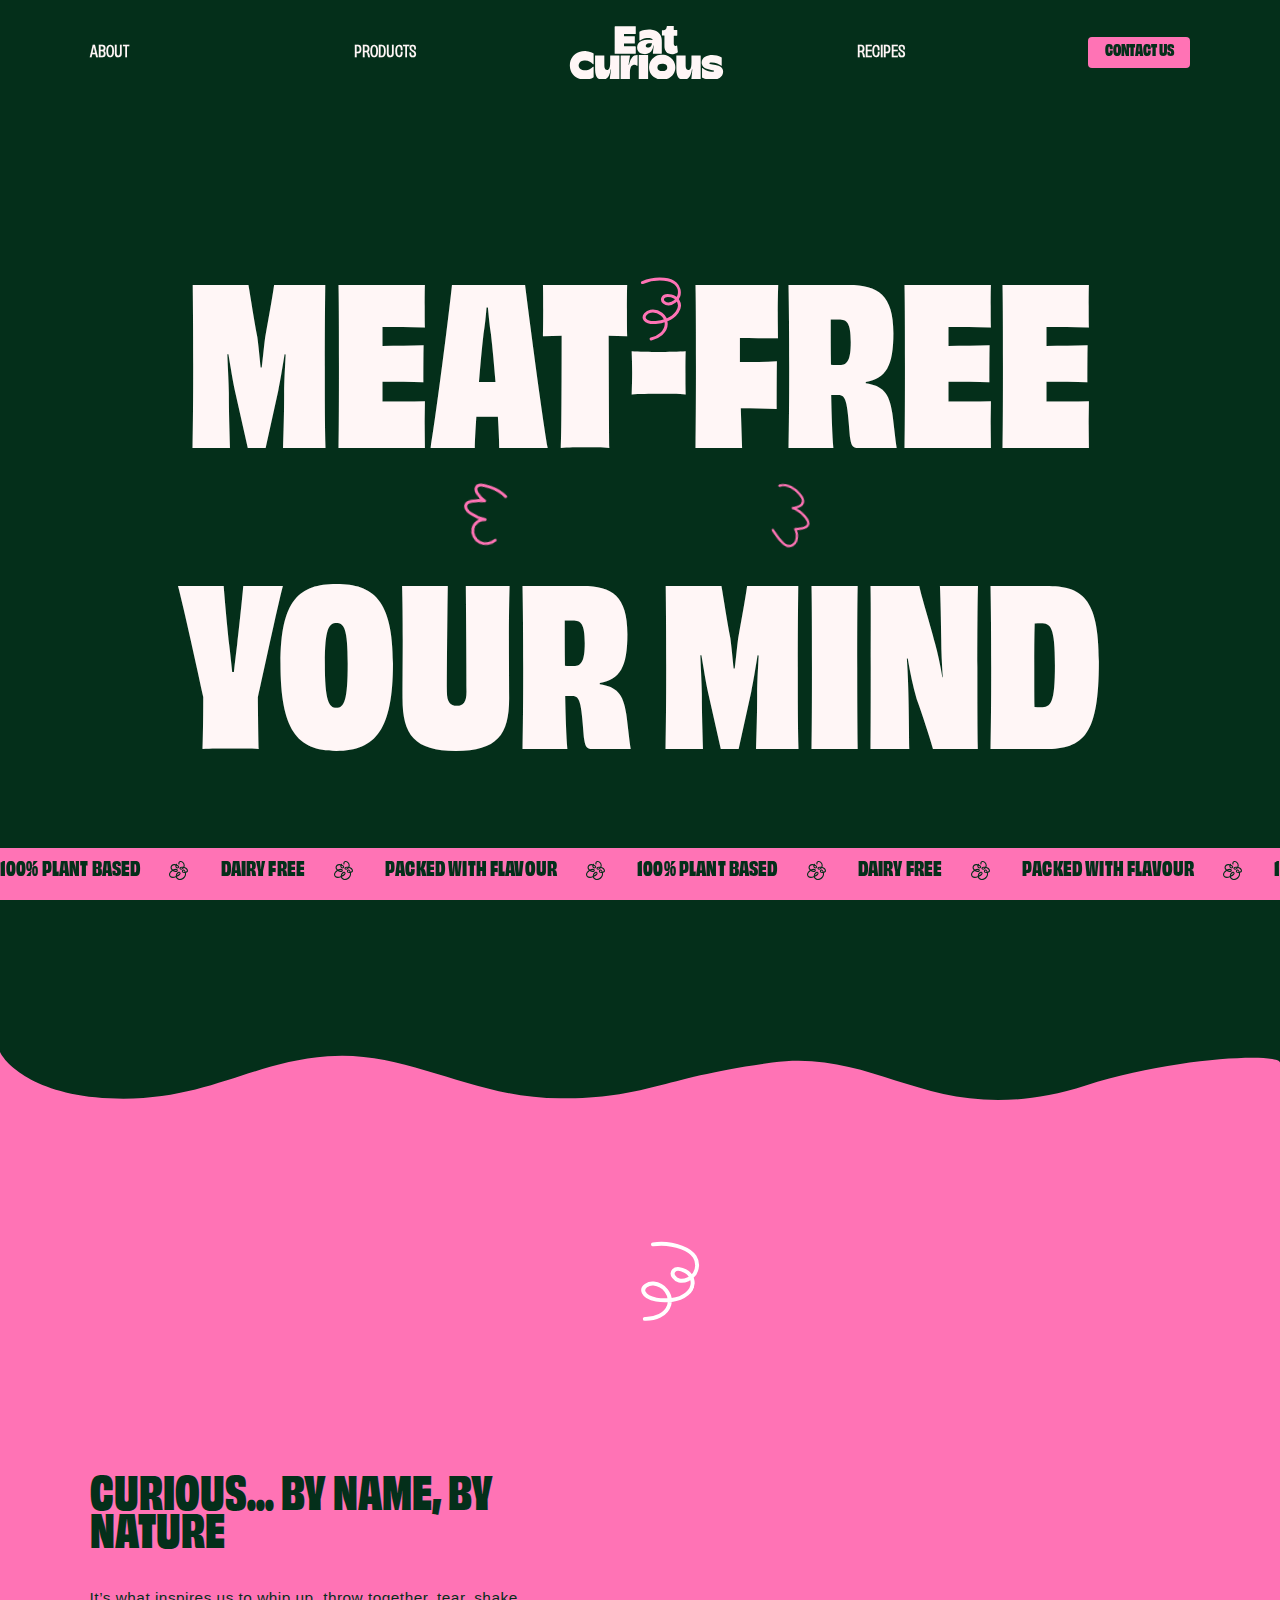
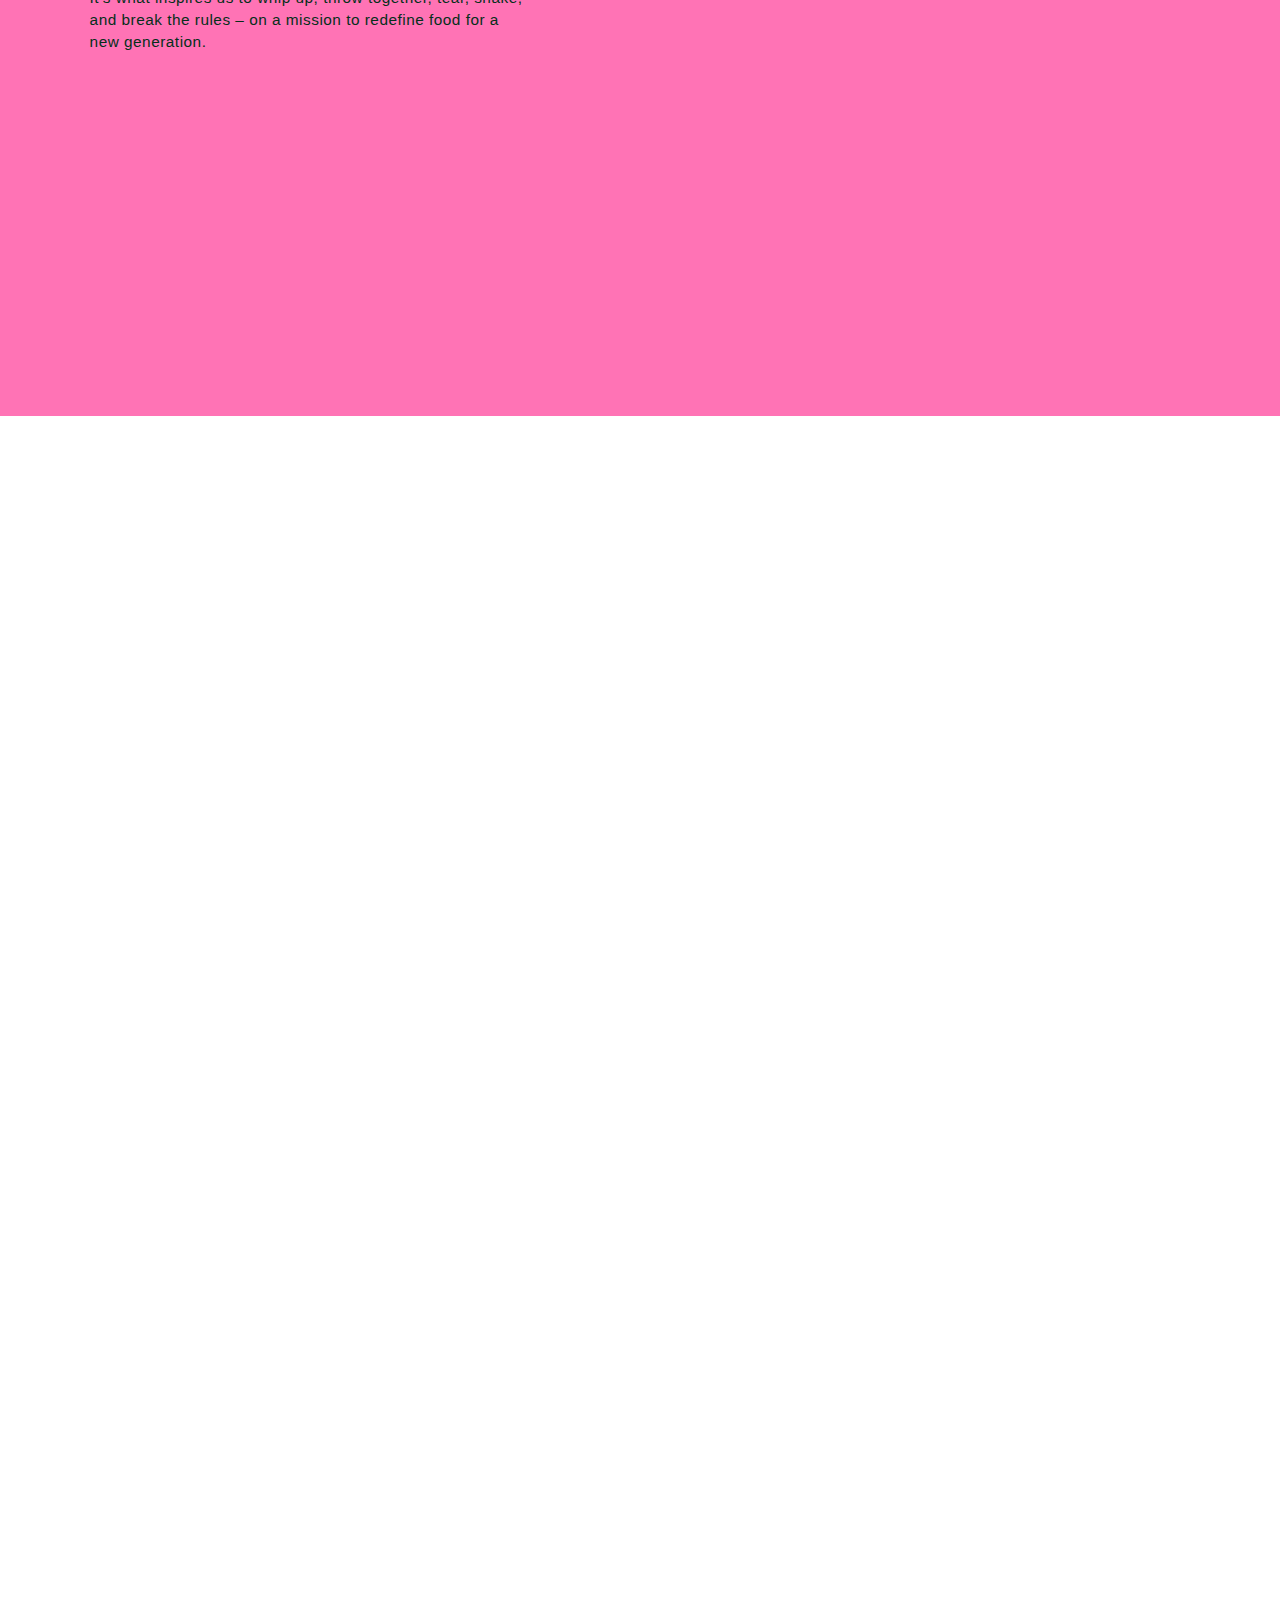
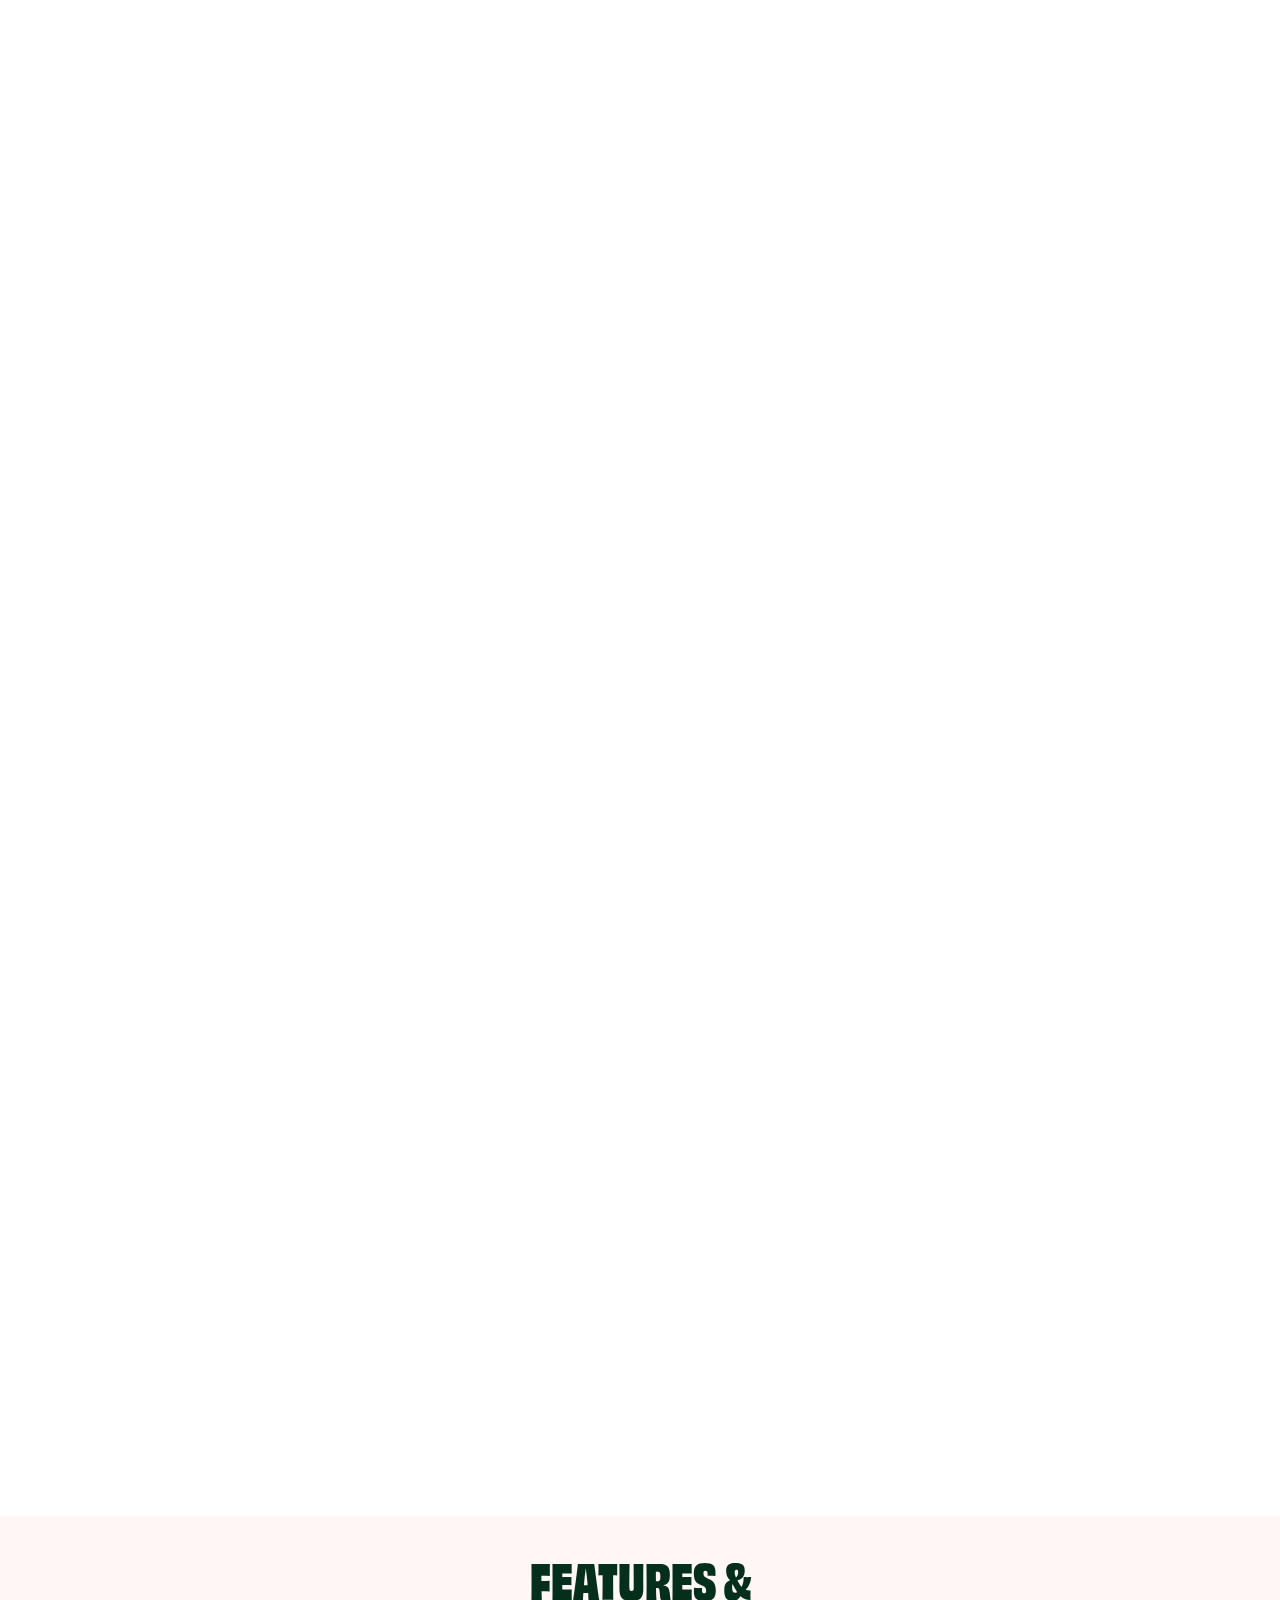
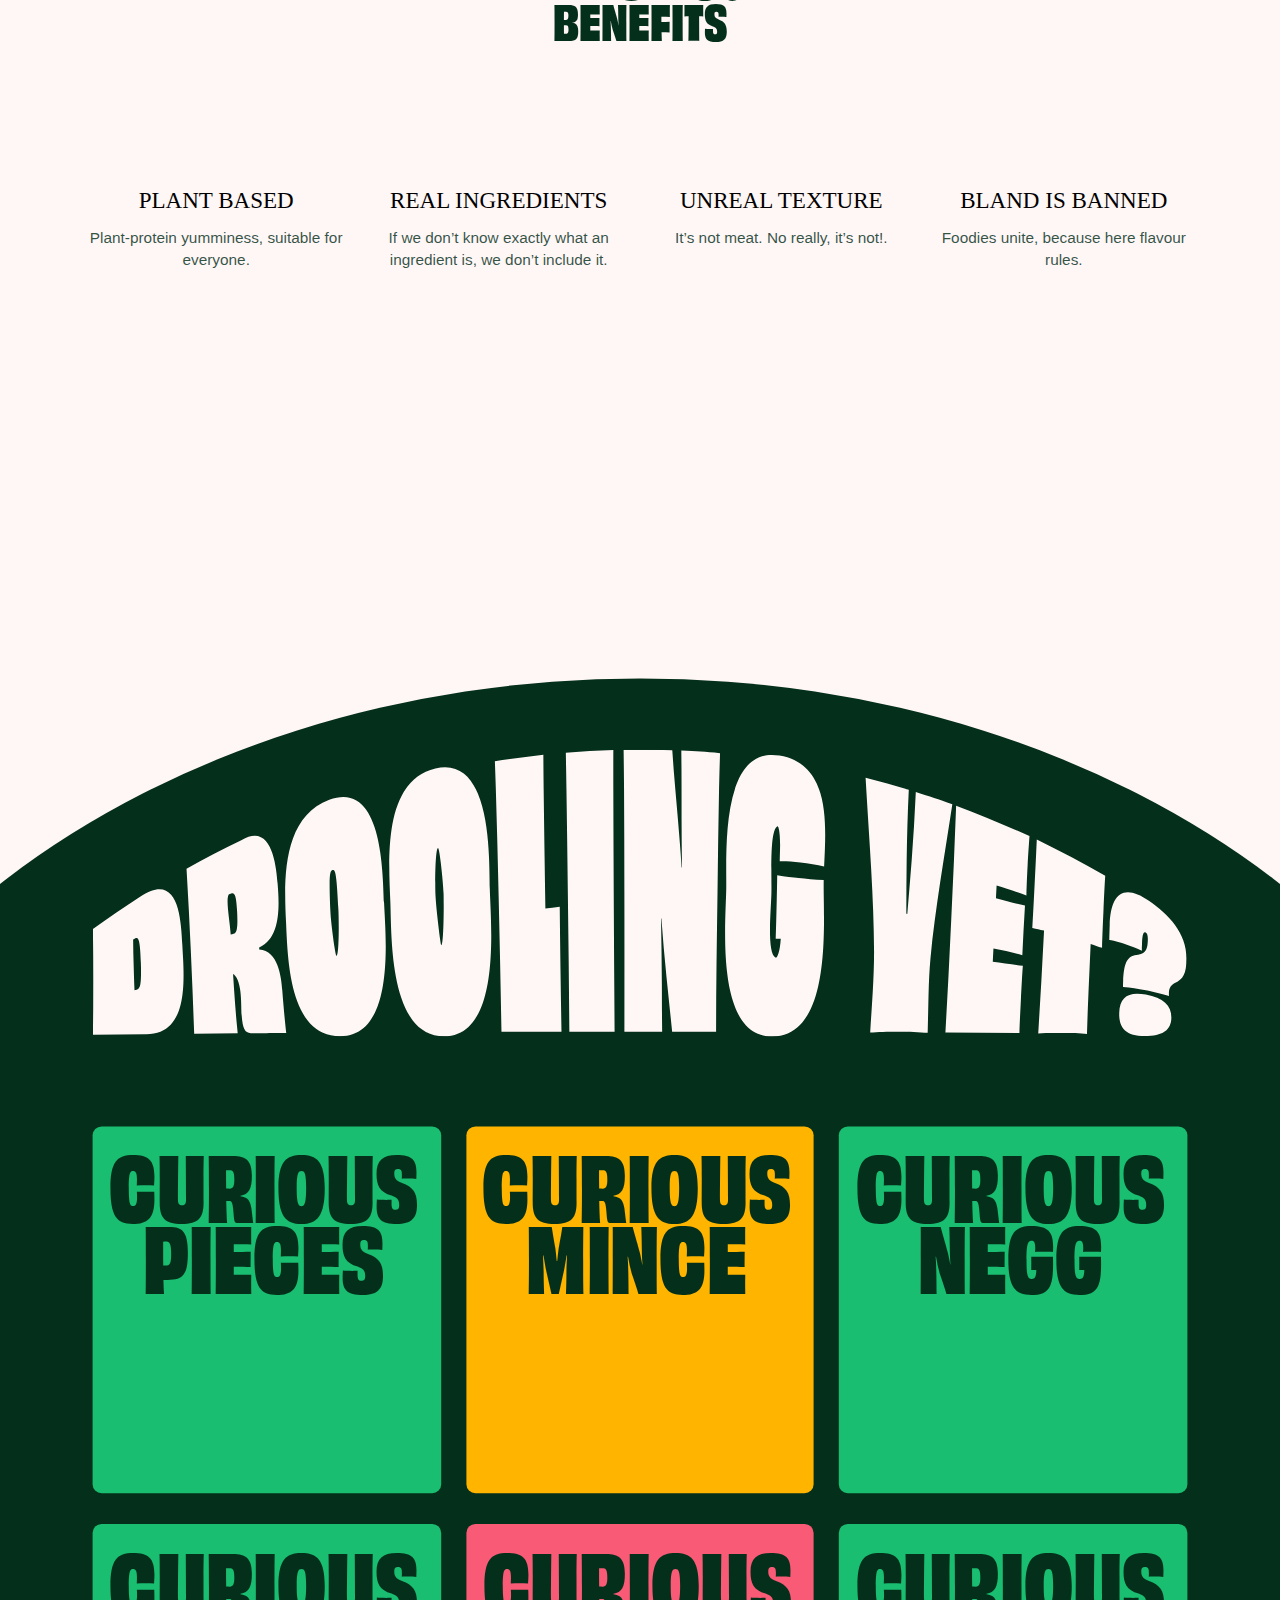
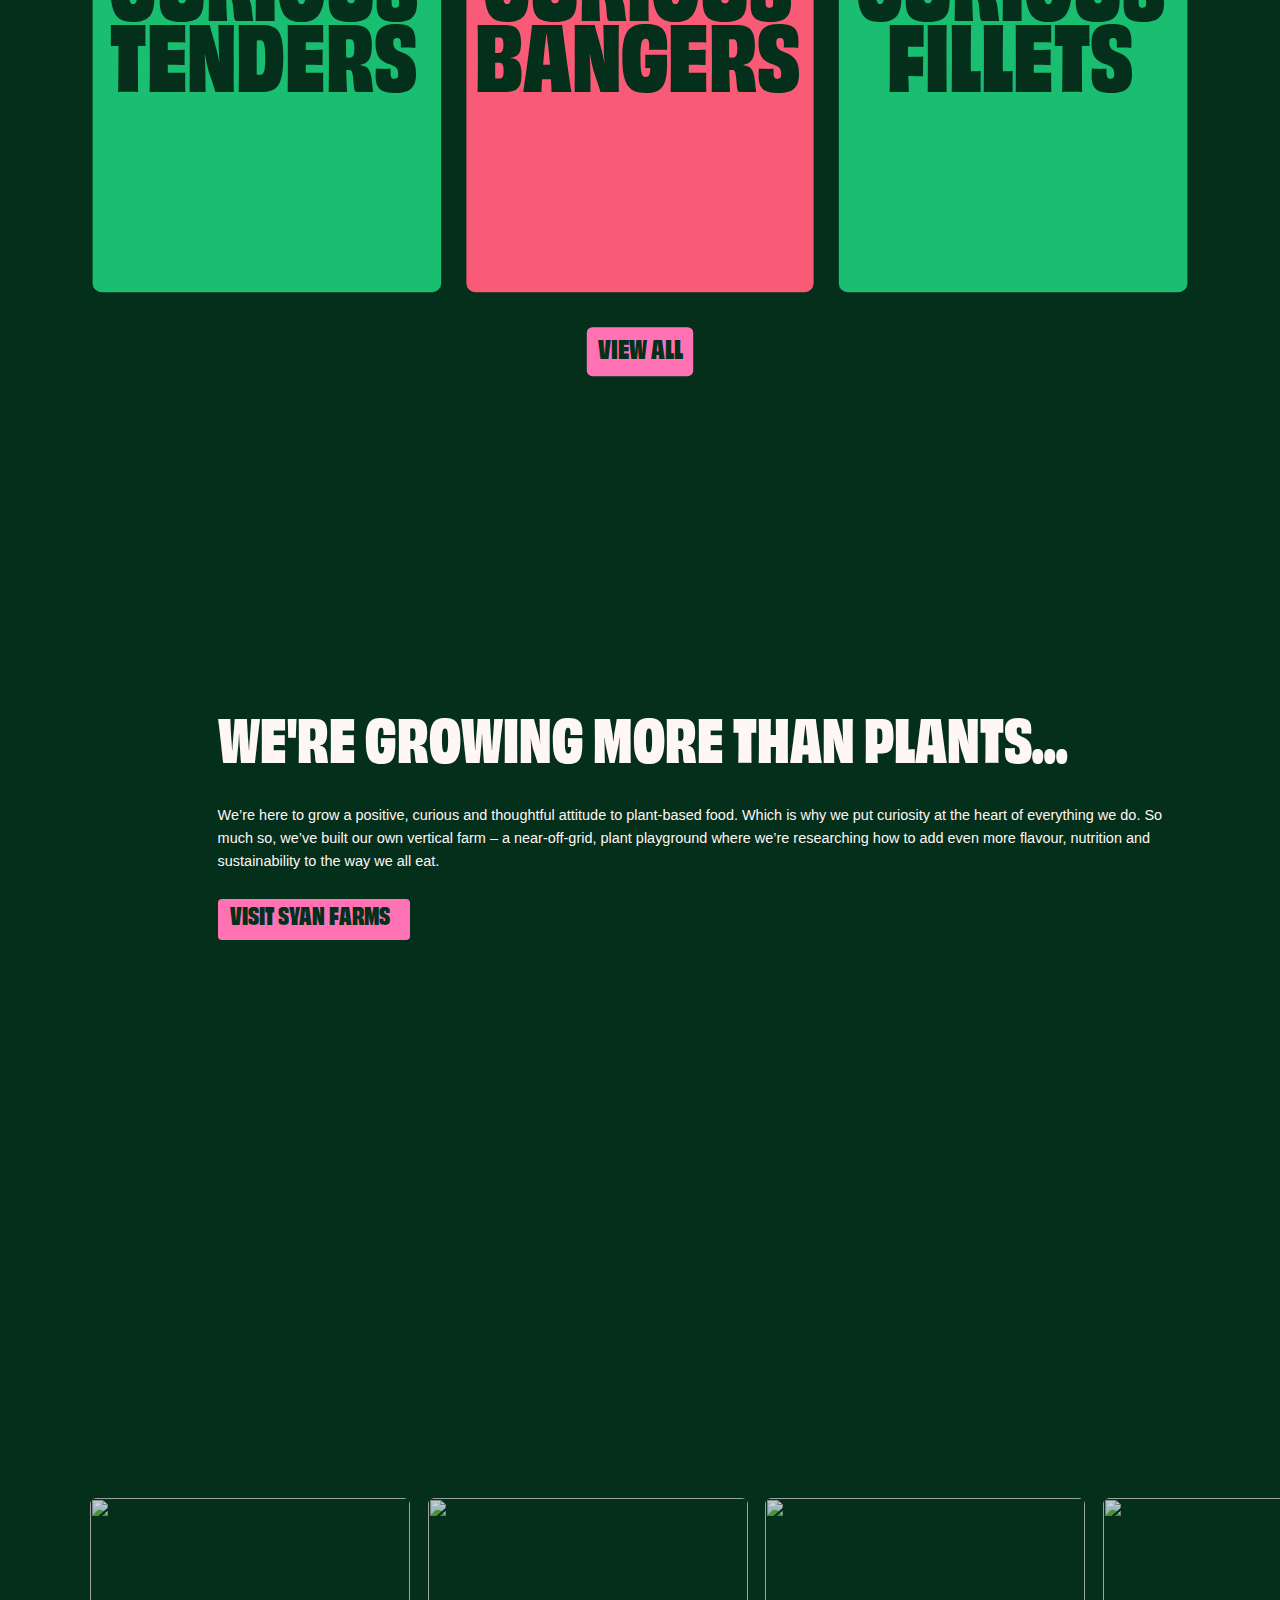
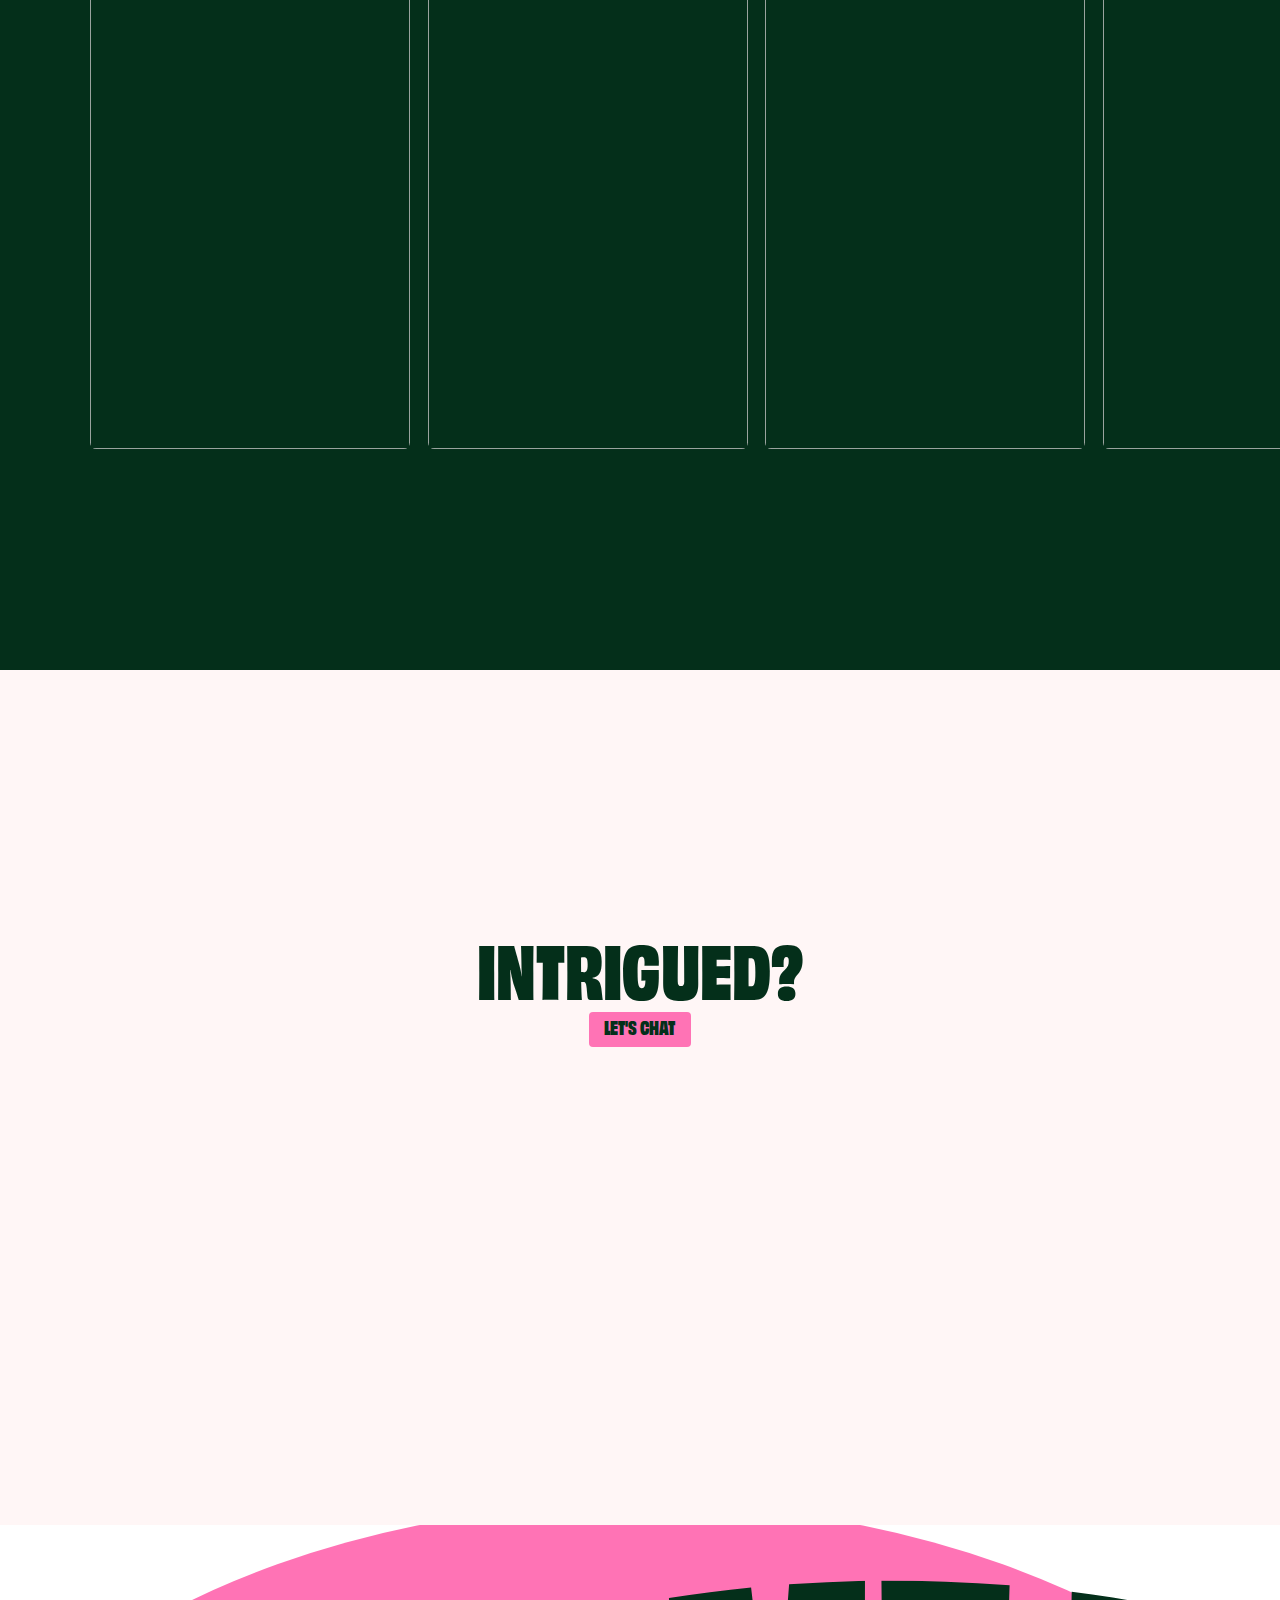
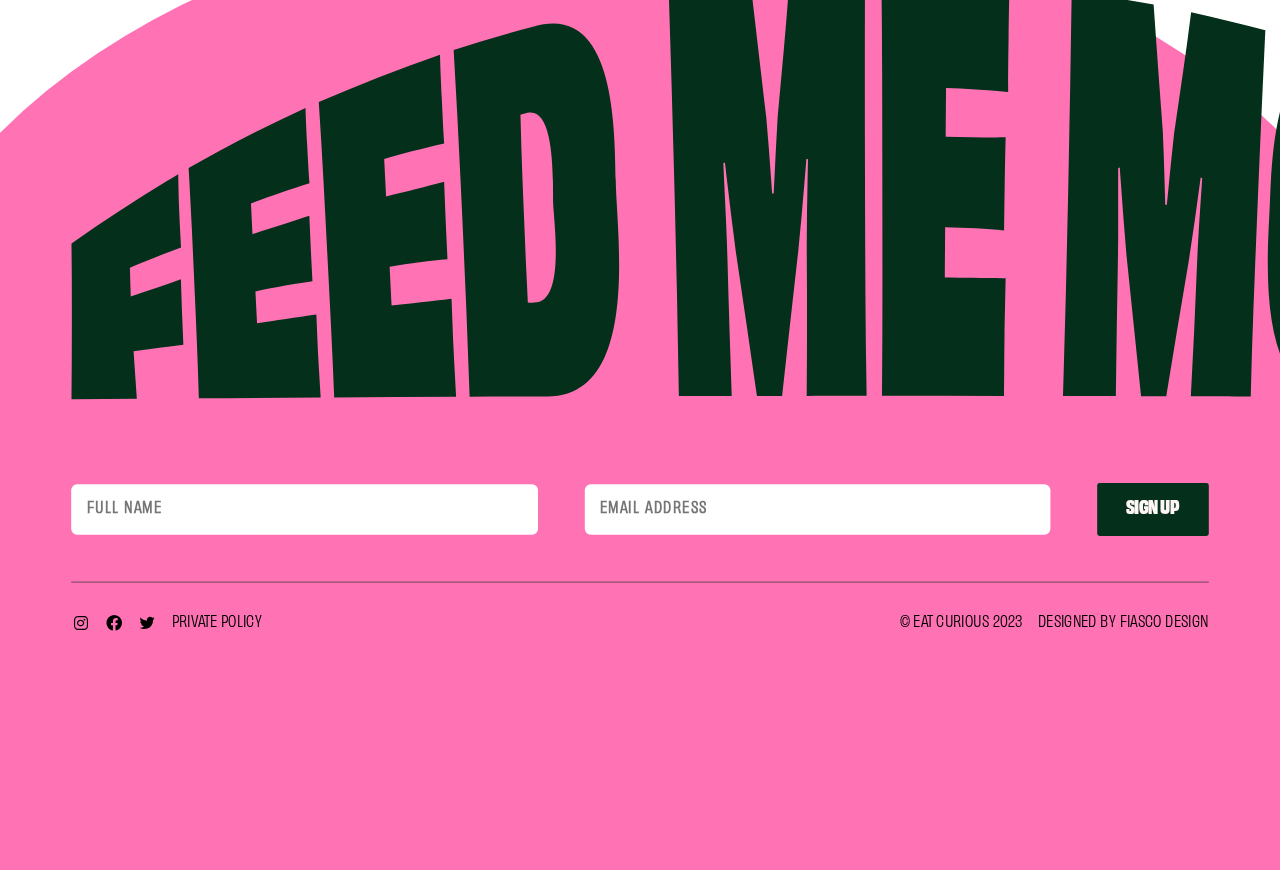
==== index.html @ 97c3889d "first commit" ====
<!DOCTYPE html>
<html lang="en">
  <head>
    <meta charset="UTF-8" />
    <meta name="viewport" content="width=device-width, initial-scale=1.0" />
    <link rel="stylesheet" href="style.css" />
    <!-- icon  -->
    <link href='https://unpkg.com/boxicons@2.1.4/css/boxicons.min.css' rel='stylesheet'>
     <title>Eat Curious</title>
  </head>
  <body>
    <div class="circle">
      <img
        src="https://eat-curious.com/wp-content/themes/eat-curious/img/sticker.svg"
        alt=""
      />
    </div>
    <div class="ticker">
      <div class="ticker__tape">
        <span>100% Plant Based</span>
        <span>Dairy Free</span>
        <span>Packed With Flavour</span>
        <span>100% Plant Based</span>
        <span>Dairy Free</span>
        <span>Packed With Flavour</span>
        <span>100% Plant Based</span>
        <span>Dairy Free</span>
        <span>Packed With Flavour</span>
      </div><div class="ticker__tape">
        <span>100% Plant Based</span>
        <span>Dairy Free</span>
        <span>Packed With Flavour</span>
        <span>100% Plant Based</span>
        <span>Dairy Free</span>
        <span>Packed With Flavour</span>
        <span>100% Plant Based</span>
        <span>Dairy Free</span>
        <span>Packed With Flavour</span>
      </div>
    </div>
    <nav>
      <ul>
        <li class="none"> <a href="#about" onclick='route()'>About</a></li>
        <li><a href="./pages/product.html" onclick='route()'>Products</a></li>
      </ul>
      
      <svg
      width="1346"
      height="472"
      viewBox="0 0 1346 472"
      fill="none"
      xmlns="http://www.w3.org/2000/svg"
      >
      <a href="/" onclick='route()'>
        <path
          d="M208.907 288.024C208.907 302.028 208.938 316.032 208.868 330.036C208.86 331.75 209.077 334.227 207.359 334.941C205.065 335.774 203.239 334.692 201.537 333.088C193.758 325.757 185.713 318.751 176.211 313.649C156.631 303.139 135.783 301.613 114.382 305.522C103.886 307.439 94.1394 311.556 86.8777 319.845C70.9797 337.999 75.6476 367.265 96.4468 380.06C104.729 385.155 113.977 387.42 123.554 388.13C135.245 388.995 146.896 388.78 158.38 385.83C174.836 381.604 188.032 372.031 200.25 360.785C201.312 359.809 202.263 358.641 203.478 357.923C206.428 356.18 208.88 357.569 208.885 361.008C208.921 389.737 208.893 418.465 208.936 447.195C208.94 449.463 208.146 450.881 206.148 452.061C191.7 460.595 176.152 465.891 159.646 468.824C143.844 471.633 128.038 471.823 112.198 469.872C77.3802 465.58 47.7647 451.349 25.7464 423.409C9.50271 402.794 2.01396 378.877 0.31615 352.93C-1.73349 321.567 6.44666 293.23 25.7403 268.356C40.4642 249.376 59.7005 236.601 82.3427 228.728C103.277 221.448 124.855 219.222 146.792 220.967C167.896 222.645 187.764 228.791 206.203 239.361C208.643 240.76 208.948 242.693 208.938 245.144C208.876 259.436 208.907 273.728 208.907 288.02V288.024Z"
          fill="#FFF6F6"
        ></path>
        <path
          d="M922.213 333.153C913.969 301.856 894.802 279.13 865.858 265.036C845.055 254.911 822.922 251.904 800.053 253.561C779.679 255.034 760.41 260.475 743.391 271.93C711.501 293.347 696.282 324.051 695.545 359.664C695.852 372.591 696.834 382.696 699.534 392.597C705.835 415.753 718.476 434.51 737.643 448.768C754.212 461.061 772.929 467.464 793.241 470.021C813.042 472.537 832.413 471.023 851.519 465.255C876.127 457.809 895.928 443.572 909.674 421.685C926.918 394.233 930.395 364.246 922.213 333.153ZM812.039 396.136C788.188 396.136 768.858 387.34 768.858 364.164C768.858 340.988 788.188 332.192 812.039 332.192C835.891 332.192 855.221 340.926 855.221 364.164C855.221 387.401 835.891 396.136 812.039 396.136Z"
          fill="#FFF6F6"
        ></path>
        <path
          d="M1160.8 411.314C1160.8 398.754 1160.76 386.192 1160.84 373.635C1160.85 372.205 1160.52 370.139 1162.47 369.372C1164.48 368.748 1165.98 368.961 1167.79 370.834C1171.3 374.477 1175.23 377.654 1179.3 380.68C1201.21 396.999 1226.03 403.242 1253.01 401.972C1256.62 401.802 1260.19 401.115 1263.47 399.48C1265.47 398.484 1267.35 397.199 1267.26 394.688C1267.16 392.192 1264.92 391.517 1263.05 390.895C1255.76 388.467 1248.11 387.708 1240.57 386.464C1224.76 383.852 1209.02 380.847 1194.27 374.261C1176.5 366.326 1163.34 354.22 1159.04 334.411C1153.43 308.521 1164.55 283.864 1187.7 270.24C1206.97 258.91 1228.1 254.979 1250.02 254.979C1278.17 254.979 1304.93 261.438 1330.23 273.877C1332.94 275.215 1333.85 276.786 1333.83 279.797C1333.7 301.451 1333.79 323.108 1333.71 344.762C1333.7 346.312 1333.89 348.857 1332.61 349.34C1330.68 350.009 1328.77 349.35 1327.03 347.9C1317.07 339.589 1305.8 333.534 1293.68 329.017C1275.6 322.275 1256.95 319.123 1237.61 320.567C1234.72 320.784 1231.88 321.359 1229.22 322.523C1226.76 323.596 1224.58 325.1 1224.59 328.181C1224.6 331.257 1227.07 332.216 1229.37 333.08C1236.85 335.905 1244.78 336.715 1252.62 337.936C1270.58 340.74 1288.58 343.373 1305.7 349.898C1318.58 354.81 1330.46 361.278 1338.24 373.174C1347.71 387.679 1347.43 403.547 1343.16 419.451C1337.12 441.932 1320.97 454.859 1300.03 462.61C1279.5 470.201 1258.07 471.768 1236.43 471.103C1215.24 470.453 1194.52 466.967 1174.67 459.198C1170.92 457.727 1167.31 455.86 1163.54 454.45C1161.2 453.577 1160.72 452.172 1160.74 449.86C1160.85 437.012 1160.79 424.162 1160.79 411.314H1160.8Z"
          fill="#FFF6F6"
        ></path>
        <path
          d="M455.535 259.442C447.255 259.442 446.062 258.863 446.076 263.341C446.191 296.55 446.146 329.762 446.146 362.971C446.146 396.326 446.187 429.681 446.078 463.035C446.068 466.153 446.663 467.172 450.069 467.147C474.505 466.973 498.941 466.989 523.376 467.133C526.575 467.151 527.446 466.433 527.424 463.146C527.283 442.5 527.215 421.848 527.499 401.205C527.663 389.351 529.146 377.597 533.432 366.41C537.609 355.507 543.964 346.275 555.616 342.516C567.412 338.707 578.757 339.814 588.604 348.19C590.255 349.595 591.282 349.89 593.049 349.272C594.843 348.644 594.741 346.75 594.749 345.443C594.818 334.325 594.81 276.567 594.751 258.808C594.745 257.218 595.174 254.792 592.429 254.925C573.993 255.496 557.829 260.866 546.083 276.099C536.158 288.967 528.854 303.832 524.981 319.272L519.974 338.652C519.728 339.597 518.875 340.259 517.9 340.259C516.576 340.259 515.57 339.073 515.785 337.768L528.082 263.13C528.569 258.857 527.542 259.454 518.969 259.454L455.537 259.446H455.539L455.535 259.442Z"
          fill="#FFF6F6"
        ></path>
        <path
          d="M687.361 316.198C687.353 364.96 687.345 413.721 687.461 462.483C687.472 466.349 686.461 467.174 682.72 467.147C658.284 466.965 633.847 466.975 609.411 467.141C605.87 467.165 604.854 466.4 604.874 462.714C605.042 433.258 604.968 403.802 604.97 374.345C604.97 354.572 604.966 334.8 604.977 315.03V258.331C604.977 256.449 606.503 254.925 608.382 254.925H684.049C685.933 254.925 687.459 256.453 687.455 258.337L687.361 316.202V316.198Z"
          fill="#FFF6F6"
        ></path>
        <path
          d="M360.169 380.553C359.306 380.559 358.58 381.187 358.441 382.038C355.632 399.349 351.926 416.452 344.776 432.616C331.988 461.528 311.577 473.263 279.425 470.811C252.438 468.751 235.554 453.849 227.755 427.085C224.013 414.249 221.978 401.113 221.874 387.835C221.548 345.958 221.683 304.078 221.563 262.199C221.557 259.816 222.117 259.031 224.631 259.039C249.648 259.131 274.667 259.166 299.684 259.01C303.096 258.99 302.906 260.667 302.912 262.979C302.974 291.715 303.049 320.452 303.209 349.188C303.246 355.845 304.289 362.409 305.987 368.844C309.423 381.862 320.011 388.326 333.074 385.366C339.706 383.862 343.762 379.301 346.427 373.399C351.572 362.008 352.781 349.788 353.511 337.531C354.982 312.859 354.082 288.157 354.166 263.468C354.178 259.878 355.008 258.971 358.633 259C382.347 259.182 406.065 259.205 429.779 258.99C434.1 258.951 435.511 259.775 435.476 264.458C435.243 297.383 435.351 330.308 435.351 363.233C435.351 396.447 435.3 429.662 435.429 462.876C435.441 466.241 434.605 467.155 431.189 467.133C406.605 466.977 379.504 466.975 354.922 467.133C351.439 467.155 350.61 466.259 351.003 462.868C354.618 431.683 361.182 390.333 361.847 383.494C361.928 382.641 361.71 381.772 361.155 381.117C360.881 380.794 360.548 380.543 360.169 380.547V380.553Z"
          fill="#FFF6F6"
        ></path>
        <path
          d="M1073.87 380.553C1073 380.559 1072.27 381.187 1072.13 382.038C1069.32 399.349 1065.62 416.452 1058.47 432.616C1046.55 459.554 1028.92 469.45 999.727 470.678C993.934 470.921 988.104 470.522 982.454 469.213C961.616 464.383 948.162 450.132 941.445 427.087C937.704 414.251 935.668 401.115 935.564 387.837C935.239 345.96 935.374 304.08 935.253 262.201C935.247 259.818 935.807 259.033 938.321 259.041C963.338 259.133 988.357 259.168 1013.37 259.012C1016.79 258.992 1016.6 260.669 1016.6 262.981C1016.66 291.717 1016.74 320.455 1016.9 349.19C1016.94 355.847 1017.98 362.411 1019.68 368.846C1023.11 381.864 1033.7 388.328 1046.76 385.368C1053.4 383.865 1057.45 379.303 1060.12 373.402C1065.26 362.01 1066.47 349.79 1067.21 337.533C1068.68 312.861 1067.78 288.159 1067.86 263.47C1067.87 259.88 1068.7 258.973 1072.32 259.002C1096.04 259.184 1119.76 259.207 1143.47 258.992C1147.79 258.953 1149.21 259.777 1149.17 264.46C1148.94 297.385 1149.04 330.31 1149.04 363.235C1149.04 396.449 1148.99 429.664 1149.12 462.878C1149.13 466.243 1148.29 467.157 1144.88 467.135C1120.3 466.979 1095.71 466.977 1071.13 467.135C1067.65 467.157 1066.82 466.261 1067.21 462.87C1070.82 431.685 1074.88 390.335 1075.54 383.496C1075.63 382.643 1075.4 381.774 1074.85 381.119C1074.58 380.796 1074.24 380.545 1073.87 380.549V380.553Z"
          fill="#FFF6F6"
        ></path>
        <path
          d="M397.891 244.636C394.616 244.642 393.567 243.961 393.571 240.457C393.682 162.344 393.679 84.2324 393.581 6.11694C393.577 3.76865 395.482 1.86629 397.83 1.87243C456.824 1.98084 515.817 1.98698 574.811 1.86015C578.348 1.85197 578.988 2.92179 578.963 6.16195C578.818 25.7972 578.744 45.4365 579.01 65.0697C579.066 69.1403 577.738 69.6272 574.193 69.6108C543.526 69.4799 508.693 69.5719 477.835 69.4738C476.653 69.4697 475.7 70.4229 475.694 71.6052L475.681 73.614C475.681 80.4461 475.761 81.8002 475.776 88.6406C475.778 89.8229 476.735 90.7823 477.917 90.7802C481.184 90.7741 487.472 90.7659 491.586 90.77C516.453 90.7945 541.323 90.86 566.191 90.6943C569.842 90.6698 570.748 91.6987 570.712 95.2661C570.53 113.457 570.527 131.652 570.716 149.841C570.752 153.401 569.57 154.08 566.295 154.065C542.166 153.947 518.039 154.022 493.909 153.98L477.754 153.992C476.563 153.992 475.602 154.961 475.612 156.152L475.745 174.84C475.753 176.016 476.7 176.965 477.876 176.969C484.312 176.99 492.551 176.978 498.524 176.978H573.23C576.423 176.978 579.012 179.567 579.012 182.76V238.849C579.012 242.042 576.423 244.632 573.23 244.632H397.893L397.891 244.636Z"
          fill="#FFF6F6"
        ></path>
        <path
          d="M948.351 227.535C948.375 230.757 946.342 232.136 944.325 233.67C932.862 242.405 919.668 246.346 905.476 247.359C892.525 248.283 879.857 247.06 867.813 241.83C851.353 234.683 840.926 222.09 835.146 205.392C831.957 196.177 830.766 186.631 830.738 176.926C830.699 163.07 830.727 149.211 830.727 135.355C830.727 119.766 830.603 104.174 830.821 88.5874C830.873 85.0261 829.733 84.2304 826.462 84.4083C821.706 84.6661 816.924 84.3756 812.158 84.5126C809.407 84.5924 808.245 83.9931 808.629 80.037L808.596 41.8097C808.353 38.455 809.323 37.9907 811.839 37.9314C818.779 37.7677 825.705 37.062 832.221 34.5358C845.024 29.5753 849.964 19.1328 850.512 6.36036C850.706 1.85197 851.796 0.692145 856.276 0.761694C873.762 1.0358 891.255 0.964203 908.743 0.792377C911.981 0.759648 912.895 1.55741 912.789 4.79347C912.611 10.1876 912.625 20.9799 912.625 20.9799C913.079 35.534 910.925 35.534 921.12 35.534C929.069 35.534 931.741 35.6506 939.686 35.4706C942.371 35.4092 943.484 36.1886 943.464 38.8396C943.343 55.0056 943.261 66.0925 943.345 82.2584C943.359 85.0015 943.161 85.9773 939.686 85.9773L917.05 85.9568C913.977 85.9568 912.58 86.0284 912.613 89.7411C912.801 110.958 912.695 132.178 912.711 153.397C912.713 157.011 913.038 160.611 914.169 164.062C915.972 169.565 919.071 173.85 925.207 175.006C930.607 176.02 935.509 175.411 939.565 172.126C940.622 171.269 942.218 171.966 942.365 173.322L948.344 227.533L948.351 227.535Z"
          fill="#FFF6F6"
        ></path>
        <path
          d="M807.621 176.26C807.376 160.509 808.255 141.301 807.13 122.114C806.026 103.295 800.441 85.9077 789.048 70.6684C771.824 47.615 747.768 36.3645 720.112 32.5393C683.64 27.5073 648.518 33.5826 614.644 47.7173C611.535 49.0265 610.798 50.6629 610.819 53.7926C610.942 77.0505 610.86 100.288 610.921 123.546C610.921 125.06 610.082 127.187 611.637 127.964C613.458 128.844 615.503 128.107 617.303 126.86C635.099 114.791 654.798 107.754 676.092 105.525C689.225 104.154 702.398 104.584 714.937 109.657C719.683 111.579 723.795 114.423 726.597 118.923C727.354 120.13 727.763 121.459 727.19 122.584C726.72 123.464 725.145 122.953 724.081 122.809C709.148 120.641 694.134 120.048 679.099 120.907C663.328 121.828 647.802 124.323 633.054 130.276C607.382 140.606 591.713 158.238 590.731 187.142C589.954 210.42 600.652 229.71 620.74 239.426C630.088 243.967 640.07 246.074 650.38 246.77C686.238 249.143 713.915 234.415 726.72 199.415C729.89 190.722 731.874 181.844 733.163 172.823C733.245 172.271 733.715 171.862 734.288 171.862L735.27 171.882C735.945 171.882 736.456 172.455 736.375 173.13L728.847 239.344C728.704 242.126 729.481 242.965 732.365 242.945C756.216 242.822 780.088 242.822 803.939 242.965C807.089 242.986 807.703 241.963 807.682 239.058C807.56 219.278 807.621 199.497 807.621 176.26ZM720.972 153.186C719.11 166.052 714.671 177.426 702.971 184.626C695.3 189.351 686.995 190.292 678.424 188.083C672.656 186.61 667.992 183.378 666.785 177.18C665.414 170.287 667.726 164.334 673.106 159.813C679.324 154.597 686.954 152.961 694.748 151.999C698.737 151.509 702.807 151.468 705.303 151.304C710.744 151.304 714.63 151.304 718.537 151.324C719.765 151.324 721.278 150.997 720.972 153.186Z"
          fill="#FFF6F6"
        ></path>
      </a>
      </svg>

      <ul class="contact-list">
        <li class="none" > <a href="#recipes" onclick="route()">Recipes</a></li>
        <li class="button contact-btn">
          <span class="btn-track"><a href="./pages/contact.html">Contact us</a> </span>
          <span class="btn-track"><a href="./pages/contact.html">Contact us</a></span>
        </li>
      </ul>
      <div class="menu">
        <span class="nav-icon open"><i class='bx bx-menu'></i></span>
        <span class="nav-icon close"><i class='bx bx-minus'></i></span>
      </div>
    </nav>
    <div class="main">
    <div class="page-1">
      <header>
        <div class="heading-1 heading">
          <h1>
            MEAT<span>-</span>
           </h1>  <h1>Free
          </h1>
        </div>
        <img src="https://eat-curious.com/wp-content/uploads/2023/07/Afro-Fusion-Spice-Bowl-473x473.png"  alt="" />
          <div class="heading-2 heading">
                <h1>YOUR</h1> <h1>Mind</h1>  
             </div>
             <svg class="left-elem" width="50" height="65" viewBox="0 0 50 65" fill="none" xmlns="http://www.w3.org/2000/svg">
              <path d="M47.5287 18.3402C44.0493 13.4764 39.4557 9.43023 34.2246 6.5375C31.3694 4.95933 28.3894 3.24526 25.1474 2.63281C20.2496 1.7063 18.3211 5.37803 19.9957 9.84987C21.2606 13.2269 23.3081 16.4575 26.0692 18.79C21.727 17.5321 17.1965 16.9361 12.6771 17.0263C10.9708 17.0594 9.13453 17.2426 7.84921 18.3655C6.34012 19.6809 6.03406 22.0018 6.64767 23.9065C7.26127 25.8112 8.62544 27.3772 10.0564 28.7787C13.8402 32.4757 18.3488 35.4286 23.2503 37.4203C17.9632 35.8346 11.7995 39 9.70929 44.1089C7.62243 49.2184 9.61857 55.5853 14.0641 58.8589C18.5096 62.1326 24.9432 62.2427 29.6825 59.4155" stroke="#FF73B5" stroke-width="2.85782" stroke-linecap="round" stroke-linejoin="round"/>
              </svg>
              <svg class="top-elem" width="41" height="64" viewBox="0 0 41 64" fill="none" xmlns="http://www.w3.org/2000/svg">
                <path d="M2.44531 5.56149C9.2181 2.6463 16.7405 1.48086 24.0853 2.21287C28.2019 2.62061 32.4511 3.71542 35.4918 6.5054C38.8555 9.59396 40.232 14.6506 38.7812 18.9784C37.4014 23.0944 33.1587 26.8122 28.6834 26.9856C25.6912 27.1012 21.0899 24.3593 22.8606 20.8309C24.2178 18.1244 28.7642 18.3106 31.2458 18.8596C33.9666 19.4632 36.5032 21.0492 37.9508 23.454C42.956 31.7597 34.3834 39.9916 27.0742 42.788C23.4455 44.1782 19.6326 45.273 15.7356 45.5394C12.3622 45.7706 7.39566 45.5844 5.07559 42.6981C2.04141 38.9257 7.09836 34.8579 10.5849 34.296C18.3562 33.0407 26.2406 38.7234 26.2438 46.7659C26.247 54.9464 18.3368 60.2663 11.0955 62" stroke="#FF73B5" stroke-width="3" stroke-linecap="round" stroke-linejoin="round"/>
                </svg>
                <svg class="right-elem" width="88" height="94" viewBox="0 0 88 94" fill="none" xmlns="http://www.w3.org/2000/svg">
                  <path d="M26.8172 12.3878C35.422 7.58503 47.3845 12.6395 54.155 18.4876C56.7116 20.6944 60.0616 23.7241 60.2589 27.338C60.5692 33.0095 52.9376 36.7207 48.6247 37.7974C50.5597 37.9296 53.5747 39.0397 54.9658 39.5673C57.1144 40.3815 59.1874 41.3998 61.1485 42.5973C64.8043 44.8301 68.8791 47.7612 71.062 51.5475C75.9656 60.0541 59.2072 63.4288 56.5088 64.0508C56.5088 64.0508 58.2319 66.6461 58.4946 67.1833C59.0847 68.3827 59.5644 69.6469 59.8704 70.9486C60.4551 73.433 60.7491 76.0611 60.3162 78.5922C59.4254 83.8073 54.6242 87.9514 49.2126 86.7422C47.5436 86.371 45.9932 85.5968 44.5308 84.7117C38.2777 80.9403 33.233 75.3751 28.2474 70.125" stroke="#FF73B5" stroke-width="3" stroke-linecap="round" stroke-linejoin="round"/>
                  </svg>
        </header>
      </div>
      <div class="company-logo">
        <div class="track">
          <div class="track-box">
            <span><img src="https://eat-curious.com/wp-content/uploads/2023/02/home-27-473x356.png" alt=""></span>
            <span><img src="https://eat-curious.com/wp-content/uploads/2023/02/home-31-473x349.png" alt=""></span> 
            <span><img src="https://eat-curious.com/wp-content/uploads/2023/02/home-34.png" alt=""></span>
            <span><img src="https://eat-curious.com/wp-content/uploads/2023/02/home-44-473x355.png" alt=""></span>
            <span><img src="https://eat-curious.com/wp-content/uploads/2023/02/home-43.png" alt=""></span>
            <span><img src="https://eat-curious.com/wp-content/uploads/2023/05/home-52-473x334.png" alt=""></span>
            <span><img src="https://eat-curious.com/wp-content/uploads/2023/02/home-47-473x164.png" alt=""></span>
            <span><img src="https://eat-curious.com/wp-content/uploads/2023/02/home-39.png" alt=""></span>
            <span><img src="https://eat-curious.com/wp-content/uploads/2023/02/home-28-473x473.png" alt=""></span>
          </div>
        </div>
        <div class="track">
          <div class="track-box">
            <span><img src="https://eat-curious.com/wp-content/uploads/2023/02/home-27-473x356.png" alt=""></span>
            <span><img src="https://eat-curious.com/wp-content/uploads/2023/02/home-31-473x349.png" alt=""></span> 
            <span><img src="https://eat-curious.com/wp-content/uploads/2023/02/home-34.png" alt=""></span>
            <span><img src="https://eat-curious.com/wp-content/uploads/2023/02/home-44-473x355.png" alt=""></span>
            <span><img src="https://eat-curious.com/wp-content/uploads/2023/02/home-43.png" alt=""></span>
            <span><img src="https://eat-curious.com/wp-content/uploads/2023/05/home-52-473x334.png" alt=""></span>
            <span><img src="https://eat-curious.com/wp-content/uploads/2023/02/home-47-473x164.png" alt=""></span>
            <span><img src="https://eat-curious.com/wp-content/uploads/2023/02/home-39.png" alt=""></span>
            <span><img src="https://eat-curious.com/wp-content/uploads/2023/02/home-28-473x473.png" alt=""></span>
          </div>
           </div>
        
      </div>
      <div>
      <div class="page-2" id="about">
        <div>
          <img src="data:image/svg+xml,%3Csvg width='41' height='64' viewBox='0 0 41 64' fill='none' xmlns='http://www.w3.org/2000/svg'%3E%3Cpath d='M2.44531 5.56149C9.2181 2.6463 16.7405 1.48086 24.0853 2.21287C28.2019 2.62061 32.4511 3.71542 35.4918 6.5054C38.8555 9.59396 40.232 14.6506 38.7812 18.9784C37.4014 23.0944 33.1587 26.8122 28.6834 26.9856C25.6912 27.1012 21.0899 24.3593 22.8606 20.8309C24.2178 18.1244 28.7642 18.3106 31.2458 18.8596C33.9666 19.4632 36.5032 21.0492 37.9508 23.454C42.956 31.7597 34.3834 39.9916 27.0742 42.788C23.4455 44.1782 19.6326 45.273 15.7356 45.5394C12.3622 45.7706 7.39566 45.5844 5.07559 42.6981C2.04141 38.9257 7.09836 34.8579 10.5849 34.296C18.3562 33.0407 26.2406 38.7234 26.2438 46.7659C26.247 54.9464 18.3368 60.2663 11.0955 62' stroke='%23FFFFFF' stroke-width='3' stroke-linecap='round' stroke-linejoin='round'/%3E%3C/svg%3E%0A" alt="">
            <h1>CURIOUS... BY NAME, BY NATURE</h1>
            <p>It’s what inspires us to whip up, throw together, tear, shake, and break the rules – on a mission to redefine food for a new generation.</p>
          </div>
        <img src="https://eat-curious.com/wp-content/uploads/2022/12/home-3.svg" alt="">
      </div>
      <div class="page-3">
        <img src="https://eat-curious.com/wp-content/uploads/2022/12/home-5.svg" alt="">
        <div>
          <img  src="data:image/svg+xml,%3Csvg width='115' height='112' viewBox='0 0 115 112' fill='none' xmlns='http://www.w3.org/2000/svg'%3E%3Cpath d='M100.67 62.1391C101.377 52.5103 99.8571 42.7448 96.3547 33.7521C94.4423 28.8447 92.5155 23.6397 89.1256 19.531C84.0057 13.3221 77.8201 15.8858 75.2787 23.1641C73.3597 28.6607 72.563 34.784 73.5795 40.5302C69.4913 34.4843 64.4857 29.0648 58.785 24.5084C56.6337 22.7869 54.1662 21.1174 51.4114 21.183C48.1803 21.2562 45.4031 23.8197 44.197 26.8168C42.9908 29.8139 43.0658 33.1661 43.3936 36.3831C44.2695 44.8788 46.8133 53.1998 50.8375 60.7341C45.9154 53.3052 34.9981 50.8658 27.1273 55.0456C19.2601 59.2295 15.1601 69.1912 17.2943 77.845C19.4285 86.4989 27.2973 93.2812 36.098 94.6689' stroke='%23FF73B5' stroke-width='2.85782' stroke-linecap='round' stroke-linejoin='round'/%3E%3C/svg%3E%0A" alt="">
          <h1>INSPIRING GOOD THROUGH TASTY GOODNESS</h1>
          <p>We’re here to inspire discovery and tempt everyone to eat more plants. Because we care about the future – yours, ours and the planet’s</p>
        </div>
       
      </div>
      <div class="page-4">
        <div>
          <img  src="data:image/svg+xml,%3Csvg width='140' height='86' viewBox='0 0 140 86' fill='none' xmlns='http://www.w3.org/2000/svg'%3E%3Cpath fill-rule='evenodd' clip-rule='evenodd' d='M77.4349 13.2582C71.1486 14.6704 65.8632 19.0933 61.2375 24.0994C55.3626 30.4583 50.4083 37.835 49.1764 46.1453C49.1011 46.6533 48.7591 47.082 48.2805 47.2682C47.8019 47.4545 47.2602 47.3698 46.8613 47.0464C37.7182 39.6333 23.0234 41.8906 14.452 50.3059C5.88798 58.7139 2.71456 71.6305 3.19933 84.049C3.23014 84.8381 2.61537 85.5028 1.8262 85.5337C1.03703 85.5645 0.372315 84.9497 0.341509 84.1605C-0.16091 71.2899 3.0973 57.4457 12.4484 48.265C21.25 39.6238 36.251 36.6269 46.7719 43.4511C48.6143 35.2641 53.6142 28.1362 59.1368 22.1586L59.1369 22.1585C63.8608 17.0462 69.6431 12.0773 76.8081 10.4677C83.3046 9.00833 91.2038 11.0737 95.1245 16.7468C100.732 10.2242 107.396 3.76255 116.05 1.5151C120.817 0.274526 126.18 0.846471 130.632 2.92686C135.091 5.01064 138.775 8.68362 139.895 13.7345C140.066 14.5055 139.579 15.2691 138.808 15.4401C138.037 15.611 137.274 15.1245 137.103 14.3535C136.222 10.3791 133.291 7.32669 129.421 5.5179C125.543 3.70583 120.862 3.21796 116.77 4.28308L116.769 4.28328C108.395 6.45805 101.882 13.1087 96.0026 20.1339C95.69 20.5074 95.2088 20.6961 94.7257 20.6347C94.2425 20.5733 93.8238 20.2701 93.6146 19.8303C90.9969 14.3269 83.7248 11.8452 77.4349 13.2582Z' fill='%23042F1A'/%3E%3C/svg%3E%0A" alt="">
          <h1>POWERED BY POSITIVITY</h1>
          <p>We’re not crusading or going up against an industry. We’re for; for flavour, for fun, for what’s possible. </p>
        </div>
        <img src="https://eat-curious.com/wp-content/uploads/2022/12/home-7.svg" alt="">
       
      </div>
      <div class="page-5">
        <img src="https://eat-curious.com/wp-content/uploads/2022/12/home-4.svg" alt="">
        <div>
          <img  src="data:image/svg+xml,%3Csvg width='156' height='133' viewBox='0 0 156 133' fill='none' xmlns='http://www.w3.org/2000/svg'%3E%3Cpath d='M3.31565 58.0521C2.77985 75.8168 6.00388 93.687 12.7235 110.156C15.2947 116.448 18.6334 122.85 24.4006 126.476C33.1486 131.973 45.2345 129.229 53.054 122.5C60.8734 115.772 65.2253 105.927 68.5733 96.1882C77.6881 69.6997 81.1631 41.2903 78.7103 13.3775C78.2808 8.48454 75.3935 1.97366 70.6849 3.41895C68.0205 4.23919 66.8849 7.30237 66.1815 9.99308C61.389 28.4479 60.1907 47.8277 62.6731 66.7413C64.4103 79.9661 68.4932 93.8579 78.8363 102.322C83.0926 105.803 88.57 108.226 94.0273 107.506C98.9847 106.848 103.269 103.708 106.806 100.18C112.755 94.242 117.086 86.1069 117.961 77.5216C118.712 70.1026 116.603 56.809 109.4 52.5417C100.333 47.1784 100.05 68.2225 100.69 72.4278C101.88 80.2383 105.007 88.7926 110.334 94.788C120.525 106.255 138.159 110.434 152.412 104.751' stroke='%23D4ED6D' stroke-width='6' stroke-linecap='round' stroke-linejoin='round'/%3E%3C/svg%3E%0A" alt="">
          <h1>FLAVOURSOME FOOD FOR EVERYONE</h1>
          <p>Our curious creations are made for vegans and meat-eaters alike. Because meat-free doesn’t mean flavour free. </p>
        </div>
       
      </div>
    </div>
      <div class="page-6">
        <h1>FEATURES &
        </br> BENEFITS</h1>
          <div class="item-container">
            <div class="item" id="item1">
              <img src="https://eat-curious.com/wp-content/uploads/2022/12/home-9.png" alt="">
              <h2>PLANT BASED</h2>
                <p>Plant-protein yumminess, suitable for everyone.</p>
            </div>
            <div class="item" id="item2">
              <img src="https://eat-curious.com/wp-content/uploads/2022/12/home-11.png" alt="">
              <h2>REAL INGREDIENTS</h2>
             <p>If we don’t know exactly what an ingredient is, we don’t include it.</p> 
            </div>
            <div class="item" id="item3">
              <img src="https://eat-curious.com/wp-content/uploads/2022/12/home-12.png" alt="">
              <h2>UNREAL TEXTURE</h2>
              <p>It’s not meat. No really, it’s not!.</p> 
            </div>
            <div class="item" id="item4">
              <img src="https://eat-curious.com/wp-content/uploads/2022/12/home-10.png" alt="">
              <h2>BLAND IS BANNED</h2>
              <p>Foodies unite, because here flavour rules.</p> 
            </div>
          </div>
          <div class="page-7">
             <div class="droll">
            <div class="content">
          <svg class="tiles__title" width="1224" height="312" viewBox="0 0 1224 312" fill="none" xmlns="http://www.w3.org/2000/svg" preserveAspectRatio="none">
            <g clip-path="url(#clip0_587_15588)">
            <path d="M53.5642 159.552C95.363 133.013 98.7096 180.342 100.383 212.379C102.173 246.706 109.753 311.182 58.0486 309.41C38.8225 309.611 19.5964 309.795 0.353516 310.012C0.671441 290.86 0.738378 271.708 0.738378 252.555C0.738378 233.403 0.637975 214.218 0.353516 195.065C17.7223 182.698 35.4759 170.85 53.5642 159.552ZM53.9658 231.532C53.1124 205.962 51.2383 203.572 47.4734 205.26C46.7204 205.594 46.1013 205.878 45.3483 206.413C45.3818 215.939 45.683 225.899 45.9842 236.061C46.2854 246.222 46.5364 254.461 46.8878 261.547C47.6575 261.38 48.4439 261.229 49.2136 261.062C53.2295 260.226 54.8024 256.516 53.9658 231.548V231.532Z" fill="#FFF6F6"></path>
            <path d="M186.422 217.225C207.455 218.613 211.12 246.572 212.241 262.315C213.094 274.214 215.219 296.608 216.608 308.09C200.795 308.207 192.897 308.257 177.085 308.374C170.291 308.424 167.882 303.21 166.777 289.255C165.84 277.456 167.714 252.689 157.926 244.182C157.608 244.232 157.457 244.249 157.139 244.299C158.562 265.724 160.034 287.133 162.326 308.491C146.096 308.624 129.865 308.758 113.634 308.909C112.529 278.944 111.291 248.945 109.869 219.014C108.446 189.166 106.94 159.268 105.066 129.403C125.146 118.39 145.594 108.045 166.359 98.385C200.21 78.2134 205.313 124.774 206.987 145.831C208.693 167.239 211.421 204.374 186.305 215.22C186.355 216.022 186.372 216.423 186.405 217.242L186.422 217.225ZM161.657 175.746C160.754 158.432 158.98 154.872 155.081 156.276C154.429 156.51 152.437 157.028 152.103 157.63C148.84 163.629 153.609 186.726 154.479 200.981C155.516 200.714 156.57 200.446 157.742 200.146C161.674 199.143 162.544 193.076 161.64 175.763L161.657 175.746Z" fill="#FFF6F6"></path>
            <path d="M276.965 311.666C219.421 311.499 218.333 226.334 216.359 187.06C214.033 140.901 212.075 73.8682 264.75 54.4152C324.738 32.2715 324.637 134.049 326.076 166.587C327.666 202.702 339.195 311.85 276.965 311.666ZM274.941 173.907C273.033 135.887 271.761 130.038 268.432 130.857C265.085 131.692 264.349 138.093 266.005 175.595C266.541 187.879 271.494 224.362 272.916 224.261C275.811 224.044 275.593 186.943 274.941 173.907Z" fill="#FFF6F6"></path>
            <path d="M393.327 311.633C331.716 311.55 334.611 203.79 333.071 165.519C331.281 120.914 324.203 34.0939 383.421 20.3064C447.207 5.44921 443.408 117.989 444.362 152.182C445.416 189.668 457.648 311.734 393.327 311.65V311.633ZM392.59 156.026C392.239 144.094 388.139 106.759 386.416 106.876C383.387 107.076 382.986 144.094 383.521 157.129C384.14 171.802 389.294 212.68 390.064 212.647C392.724 212.513 393.042 171.184 392.607 156.026H392.59Z" fill="#FFF6F6"></path>
            <path d="M506.525 172.585C511.411 171.95 516.849 171.298 522.555 170.663C522.789 193.275 523.074 215.903 523.392 238.515C523.726 261.26 524.094 284.006 524.513 306.751C502.124 306.784 479.752 306.834 457.364 306.901C456.427 257.784 455.439 208.667 454.218 159.583C452.996 110.533 451.875 61.4158 449.984 12.3655C468.073 9.74166 486.077 7.41866 504.232 5.39648C504.534 55.9007 505.504 106.422 506.24 156.926C506.341 163.193 506.408 166.335 506.508 172.602L506.525 172.585Z" fill="#FFF6F6"></path>
            <path d="M533.312 306.736C532.961 256.131 532.275 205.51 531.605 154.905C530.953 104.301 530.334 53.713 529.363 3.10843C547.017 1.68789 564.804 0.735298 582.507 0.300781C582.407 51.2228 582.708 102.162 582.942 153.084C583.193 204.273 583.528 255.479 583.929 306.685C567.046 306.685 550.179 306.702 533.296 306.736H533.312Z" fill="#FFF6F6"></path>
            <path d="M701.881 3.71026C700.141 54.0474 699.773 104.451 699.07 154.789C698.35 205.426 697.464 256.081 697.48 306.736C681.099 306.702 664.7 306.686 648.319 306.686C646.211 286.798 644.035 266.844 641.944 247.04C639.718 226.016 637.928 204.825 636.271 183.667C636.104 183.667 636.02 183.667 635.87 183.667C636.288 207.516 636.656 231.364 636.807 255.195C636.924 272.342 636.79 289.522 637.125 306.686C620.224 306.686 611.774 306.686 594.891 306.686C594.907 255.58 594.991 204.457 594.857 153.351C594.723 102.262 594.79 51.1395 594.004 0.0502858C612.209 -0.100124 630.281 0.0502858 648.47 0.518227C650.109 26.3386 652.82 52.3595 654.945 77.8623C656.317 94.4241 657.873 111.37 658.861 128.133C659.028 127.982 659.112 127.899 659.279 127.731C659.078 110.468 658.861 93.1706 658.844 75.9404C658.827 50.9724 658.877 25.9041 658.559 0.902608C675.912 1.67137 684.579 2.22287 701.898 3.69354L701.881 3.71026Z" fill="#FFF6F6"></path>
            <path d="M764.144 205.695C764.479 197.823 765.048 173.808 765.248 165.535C765.516 154.505 765.767 143.876 765.817 136.389C774.535 137.96 783.387 138.812 789.796 139.464C797.56 140.266 807.633 141.353 817.84 141.804C817.02 183.501 829.252 311.466 760.496 311.984C696.091 312.469 708.223 188.364 708.808 151.196C709.394 114.881 701.58 -4.91252 768.428 6.3515C818.191 14.7243 820.701 65.0113 819.229 106.725C818.995 113.193 818.677 119.677 818.308 126.913C810.31 125.108 800.906 123.554 791.77 122.518C783.169 121.549 774.97 121.081 768.662 121.248C768.796 115.75 768.863 112.992 768.997 107.477C769.432 89.7788 767.24 82.5925 766.152 83.0939C757.083 87.3054 759.793 136.389 759.342 155.976C758.923 174.075 754.004 220.919 763.91 226.134C765.483 226.969 768.746 221.237 769.817 205.578C767.541 205.611 766.403 205.628 764.127 205.661L764.144 205.695Z" fill="#FFF6F6"></path>
            <path d="M961.726 59.3444C953.142 115.063 942.433 173.639 937.296 226.717C934.82 252.22 935.071 280.865 934.167 307.955C925.55 307.236 911.979 306.802 901.99 306.735C892.134 306.685 878.263 306.952 869.846 307.654C871.77 278.257 874.23 247.457 874.163 219.347C873.996 159.216 868.307 93.4038 864.709 30.4824C880.906 34.4265 897.07 38.8051 913.034 43.5848C911.729 69.0876 911.059 94.7074 910.658 120.127C910.356 139.479 910.306 158.999 910.273 178.435C910.708 178.502 910.925 178.536 911.344 178.603C913 159.517 914.673 140.365 916.163 121.33C918.137 96.3118 919.71 71.1098 920.865 45.9579C937.296 50.9716 945.479 53.6622 961.743 59.3611L961.726 59.3444Z" fill="#FFF6F6"></path>
            <path d="M1048.02 93.9556C1047.47 101.894 1046.53 114.662 1045.94 125.809C1045.32 137.541 1044.79 150.443 1044.62 158.532C1032.98 154.554 1021.15 150.677 1011.26 147.802C1010.97 153.284 1010.84 156.025 1010.55 161.506C1021.91 164.531 1033.24 167.389 1043 169.378C1041.88 187.41 1040.86 205.443 1040.04 223.475C1030.72 220.935 1018.99 218.244 1007.73 216.339C1007.42 222.071 1007.27 224.929 1006.99 230.661C1017.33 232.149 1030.18 233.77 1040.62 235.124C1039.87 244.516 1039.12 258.821 1038.43 271.974C1037.79 284.274 1037.06 298.279 1036.79 308.29C1009.2 308.072 981.589 307.888 953.996 307.721C956.456 266.626 958.531 225.481 960.522 184.369C962.53 143.223 964.454 102.028 965.977 60.832C993.737 70.993 1020.98 81.9897 1048 93.9389L1048.02 93.9556Z" fill="#FFF6F6"></path>
            <path d="M1132.77 137.122C1132.08 146.615 1131.4 161.756 1130.78 175.293C1130.16 188.83 1129.46 204.656 1129.22 215.519C1124.12 213.781 1121.58 212.912 1116.47 211.207C1115.02 243.846 1113.29 276.502 1112.36 309.174C1105.35 308.405 1093.63 308.272 1085.13 308.188C1076.61 308.104 1065.19 307.987 1057.82 308.756C1060.35 271.404 1062.27 234.003 1064.32 196.617C1059.08 195.464 1056.45 194.896 1051.18 193.793C1052.18 177.432 1053.02 161.037 1053.87 144.693C1054.69 129.067 1055.53 113.391 1056.2 97.748C1082.19 110.082 1107.62 123.184 1132.77 137.155V137.122Z" fill="#FFF6F6"></path>
            <path d="M1182.03 164.565C1203.25 179.055 1223.85 199.176 1223.65 227.085C1223.53 243.53 1220.2 249.647 1210.06 254.059C1205.56 256.683 1204.09 259.958 1204 264.888C1204 265.908 1203.97 266.76 1204.09 267.98C1197.01 266.108 1186.3 263.434 1178.27 261.763C1168.56 259.741 1161.8 258.738 1152.67 258.036C1152.62 256.115 1152.68 254.209 1152.78 251.903C1153.67 229.141 1158.67 223.726 1169.55 222.924C1179.17 222.222 1180.17 215.003 1180.43 206.814C1180.56 202.234 1179.62 199.661 1178 198.875C1175.25 197.555 1174.22 202.034 1173.92 211.426C1173.85 213.381 1173.65 215.872 1173.82 218.713C1170.9 217.409 1166.22 215.604 1160.75 213.565C1153.12 210.724 1143.13 207.749 1137.3 207.098C1137.42 201.232 1137.62 195.516 1137.76 190.67C1138.64 158.064 1152.06 144.093 1182.03 164.565ZM1206.75 291.578C1206.56 305.299 1196.77 311.482 1176.81 311.432C1157.12 311.382 1147.71 303.477 1148.42 286.013C1149.1 268.749 1158.94 262.733 1178.15 266.376C1197.61 270.069 1206.93 278.024 1206.76 291.595L1206.75 291.578Z" fill="#FFF6F6"></path>
            </g>
            <defs>
            <clipPath id="clip0_587_15588">
            <rect width="1224" height="312" fill="white"></rect>
            </clipPath>
            </defs>
            </svg> 
             <div class="droll-item">
              <div class="item-box item-box1">
                <a href="./pages/pieces.html" style="text-decoration: none;">
                  <div class="track-content">
                    <div class="tile-content">
                      <h2>CURIOUS PIECES</h2>
                  </div>
                  <div class="tile-content">
                    <h2>CURIOUS PIECES</h2>
                </div>
                  </div>
                  <div class="track-content">
                    <div class="tile-track">
                      <img src="https://eat-curious.com/wp-content/uploads/2023/02/pieces-5-e1689970787900-300x184.png" alt="">
                  </div>
                  <div class="tile-track">
                    <img src="https://eat-curious.com/wp-content/uploads/2023/02/pieces-5-e1689970787900-300x184.png" alt="">
                </div>

                  </div>
                </a>
              </div>

                <div class="item-box item-box2">
                  <a href="./pages/mince.html" style="text-decoration: none;">
                  <div class="track-content">
                     <div class="tile-content2">
                      <h2>CURIOUS MINCE</h2>
                     </div>
                     <div class="tile-content2">
                      <h2>CURIOUS MINCE</h2>
                     </div>
                    </div>
                  </a>

                  <div class="track-content">
                      <div class="tile-track2">
                        <img src="https://eat-curious.com/wp-content/uploads/2023/02/mince-9-e1689971464732-300x300.png" alt=""> 
                      </div>
                    <div class="tile-track2">
                     <img src="https://eat-curious.com/wp-content/uploads/2023/02/mince-9-e1689971464732-300x300.png" alt="">
                     <img src="https://eat-curious.com/wp-content/uploads/2023/02/mince-9-e1689971464732-300x300.png" alt="">
                    </div>
                    </div>
                   </div>

                   <div class="item-box item-box3">
                    <a href="./pages/negg.html" style="text-decoration: none;">
                    <div class="track-content">
                      <div class="tile-content3">
                        <h2>CURIOUS NEGG</h2>
                      </div>
                      <div class="tile-content3">
                        <h2>CURIOUS NEGG</h2>
                      </div>
                  </div>
                    <div class="track-content">
                      <div class="tile-track3">
                        <img src="https://eat-curious.com/wp-content/uploads/2023/07/negg-e1690228015512-300x275.png" alt="">
                      </div>
                      <div class="tile-track3">
                        <img src="https://eat-curious.com/wp-content/uploads/2023/07/negg-e1690228015512-300x275.png" alt="">
                      </div>
                  </div>
                </a>
                  </div>
                <div class="item-box item-box4">
                  <a href="./pages/tenders.html" style="text-decoration: none;">
                  <div class="track-content">
                    <div class="tile-content4">
                      <h2>CURIOUS TENDERS</h2>
                    </div>
                    <div class="tile-content4">
                      <h2>CURIOUS TENDERS</h2>
                    </div>
                </div>
                  <div class="track-content">
                    <div class="tile-track4">
                      <img src="https://eat-curious.com/wp-content/uploads/2022/11/tenders-3-e1669377993231-300x298.png" alt="">
                    </div>
                    <div class="tile-track4">
                      <img src="https://eat-curious.com/wp-content/uploads/2022/11/tenders-3-e1669377993231-300x298.png" alt="">
                    </div>
                </div>
                 </a>
                </div>
                <div class="item-box item-box5">
                  <a href="./pages/bangers.html" style="text-decoration: none;">
                  <div class="track-content">
                    <div class="tile-content5">
                      <h2>CURIOUS BANGERS</h2>
                    </div>
                    <div class="tile-content5">
                      <h2>CURIOUS BANGERS</h2>
                    </div>
                </div>
                  <div class="track-content">
                    <div class="tile-track5">
                      <img src="https://eat-curious.com/wp-content/uploads/2022/11/bangers-2-e1668786923894-243x300.png" alt="">
                    </div>
                    <div class="tile-track5">
                      <img src="https://eat-curious.com/wp-content/uploads/2022/11/bangers-2-e1668786923894-243x300.png" alt="">
                    </div>
                </div>
               </a>
                </div>
                <div class="item-box item-box6">
                  <a href="./pages/fillets.html" style="text-decoration: none;">
                  <div class="track-content">
                    <div class="tile-content6">
                      <h2>CURIOUS FILLETS</h2>
                    </div>
                    <div class="tile-content6">
                      <h2>CURIOUS FILLETS</h2>
                    </div>
                </div>
                  <div class="track-content">
                    <div class="tile-track6">
                      <img src="https://eat-curious.com/wp-content/uploads/2022/11/fillets-3-300x297.png" alt="">
                    </div>
                    <div class="tile-track6">
                      <img src="https://eat-curious.com/wp-content/uploads/2022/11/fillets-3-300x297.png" alt="">
                    </div>
                </div>
                </a>
                </div>
                
         </div>
         <div class="btn" href="./pages/product.html" >
          <span class="btn-track-1">
            <span><a href="./pages/product.html">View all</a></span>
            <div>
                <span><a href="./pages/product.html">View all</a></span>
                <span><a href="./pages/product.html">View all</a></span>
                <span><a href="./pages/product.html">View all</a></span>
                <span><a href="./pages/product.html">View all</a></span>         
            </div>
          </span>
          <span class="btn-track-1">
            <div>
              <span><a href="./pages/product.html">View all</a></span>
              <span><a href="./pages/product.html">View all</a></span>
              <span><a href="./pages/product.html">View all</a></span>
              <span><a href="./pages/product.html">View all</a></span>
            </div>
          </span>
          <span class="btn-track-1">
            <div>
              <span><a href="./pages/product.html">View all</a></span>
              <span><a href="./pages/product.html">View all</a></span>
              <span><a href="./pages/product.html">View all</a></span>
              <span><a href="./pages/product.html">View all</a></span>
            </div>
          </span>
          <span class="btn-track-1">
            <div>
              <span><a href="./pages/product.html">View all</a></span>
              <span><a href="./pages/product.html">View all</a></span>
              <span><a href="./pages/product.html">View all</a></span>
              <span><a href="./pages/product.html">View all</a></span>
            </div>
          </span>
        </div>
              </div>
              </div> 
               
          </div>
          
          
      </div>
      <div class="frams">
        <img src="https://eat-curious.com/wp-content/uploads/2023/07/home-54-1024x576.jpg" alt="">
       <div class="text">
        <h1>WE'RE GROWING MORE THAN PLANTS...</h1>
        <p>We’re here to grow a positive, curious and thoughtful attitude to plant-based food. Which is why we put curiosity at the heart of everything we do. So much so, we’ve built our own vertical farm – a near-off-grid, plant playground where we’re researching how to add even more flavour, nutrition and sustainability to the way we all eat.</p>
        <div class="btn-container">
          <div class="btn-2">
            <span class="btn-track-2">
              <div>
                <span><a href="https://syanfarms.com/" target="_blank">VISIT SYAN FARMS</a></span>
                <span><a href="https://syanfarms.com/" target="_blank">VISIT SYAN FARMS</a></span>
              </div>
              <div>
                <span><a href="https://syanfarms.com/" target="_blank">VISIT SYAN FARMS</a></span>
                <span><a href="https://syanfarms.com/" target="_blank">VISIT SYAN FARMS</a></span>
              </div>
            </span>
            <span class="btn-track-2">
              <div>
                <span><a href="https://syanfarms.com/" target="_blank">VISIT SYAN FARMS</a></span>
                <span><a href="https://syanfarms.com/" target="_blank">VISIT SYAN FARMS</a></span>
              </div>
              <div>
                <span><a href="https://syanfarms.com/" target="_blank">VISIT SYAN FARMS</a></span>
                <span><a href="https://syanfarms.com/" target="_blank">ISIT VISIT SYAN FARMS</a></span>
              </div>
            </span>
           
          </div>
        </div>
       
        
       </div>
           </div> 
        <div class="side-scroll-item" id="recipes">
          <div class="side-item">
            <img src="https://eat-curious.com/wp-content/uploads/2023/07/afro-fusion-spice-bowl.jpg" alt="">
          </div>
          <div class="side-item">
            <img src="https://eat-curious.com/wp-content/uploads/2023/07/auto-draft-2.jpg" alt="">
          </div>
          <div class="side-item">
            <img src="https://eat-curious.com/wp-content/uploads/2023/07/auto-draft-3.jpg" alt="">
          </div>
          <div class="side-item">
            <img src="https://eat-curious.com/wp-content/uploads/2023/07/auto-draft-4.jpg" alt="">
          </div>
          <div class="side-item">
            <img src="https://eat-curious.com/wp-content/uploads/2023/07/auto-draft-5.jpg" alt="">
          </div>
          <div class="side-item">
            <img src="https://eat-curious.com/wp-content/uploads/2023/07/auto-draft-6.jpg" alt="">
          </div>
        </div>
       
      <div class="blur">
        <h1>INTRIGUED?</h1>
        <div class="blur-btn">
          <span class="blur-btn-track"><a href="./pages/contact.html">Let's Chat</a></span>
          <span class="blur-btn-track"><a href="./pages/contact.html">Let's Chat</a></span>
        </div>
        <img src="https://eat-curious.com/wp-content/uploads/2022/12/home-6.svg" alt="">
       </div>
       <div class="feed-container" id="contact">
        <div class="feed">
         <img src="[data-uri]" alt="">
         <form action="">
           <input type="text" placeholder="FULL NAME">
           <input type="email" placeholder="EMAIL ADDRESS">
           <button>SIGN UP</button>
         </form>
         <div class="footer">
          <div class="footer1">
            <div>
              <i class='bx bxl-instagram'></i>
              <i class='bx bxl-facebook-circle'></i>
              <i class='bx bxl-twitter'></i>
            </div>
            <h3>Private policy</h3>
          </div>
          <div class="footer2">
            <h3>© EAT CURIOUS 2023</h3>
            <h3>DESIGNED BY FIASCO DESIGN</h3>
          </div>
         </div>
        </div>
      </div>
    
  
    </div>
    
    </div>


    <script src="https://cdnjs.cloudflare.com/ajax/libs/gsap/3.12.3/gsap.min.js"
      integrity="sha512-7Au1ULjlT8PP1Ygs6mDZh9NuQD0A5prSrAUiPHMXpU6g3UMd8qesVnhug5X4RoDr35x5upNpx0A6Sisz1LSTXA=="
      crossorigin="anonymous"
      referrerpolicy="no-referrer"
    ></script>
    <script  src="https://cdnjs.cloudflare.com/ajax/libs/gsap/3.12.3/ScrollTrigger.min.js"
      integrity="sha512-LQQDtPAueBcmGXKdOBcMkrhrtqM7xR2bVrnMtYZ8ImAZhFlIb5xrMqQ6uZviyeSB+4mYj89ta8niiCIQM1Gj0w=="
      crossorigin="anonymous"
      referrerpolicy="no-referrer"
    ></script>
    <script src="main.js"></script>
    <!-- <script src="router.js"></script> -->

  </body>
</html>
---- style.css ----
@font-face {
  font-family: "font";
  src: url("./assets/fonts/ObviouslyNarrow-Regular.otf");
}
@font-face {
  font-family: "font-bold";
  src: url("./assets//fonts/ObviouslyNarrow-Black.otf");
}
*::selection {
  background-color: #fff6f6;
  color: #042f1a;
}
* {
  margin: 0;
  padding: 0;
  box-sizing: border-box;
}
html,
body {
  height: 100%;
  width: 100%;
  font-family: Champ;
  scroll-behavior: smooth;
}
.circle {
  z-index: 10;
  position: fixed;
  bottom: 7vw;
  left: -2vw;
}
.circle img {
  height: 8.4vw;
}
.ticker {
  position: fixed;
  bottom: 0px;
    z-index: 91;
    background-color: #ff73b5;
    color: #042f1a;
    font-family: 'font-bold';
    font-weight: 900;
    text-transform: uppercase;
    letter-spacing: .01em;
    padding: .7em 0 1.1em 0;
    overflow: hidden;
    width: 100vw;
    white-space: nowrap;
}
.ticker__tape {
  display: inline-block;
  min-width: 100vw;
  -webkit-transform: translate3d(0,0,0);
  -moz-transform: translate3d(0,0,0);
  -o-transform: translate3d(0,0,0);
  -ms-transform: translate3d(0,0,0);
  transform: translate3d(0,0,0);
  -webkit-animation: marquee 40s linear infinite;
  -moz-animation: marquee 40s linear infinite;
  -o-animation: marquee 40s linear infinite;
  -ms-animation: marquee 40s linear infinite;
  animation: marquee 40s linear infinite;
}
.ticker span:after {
  content: '';
  display: inline-block;
  width: 1em;
  height: 1em;
  margin: 0 1.5em;
  background: no-repeat center center transparent;
  background-size: contain;
  vertical-align: middle;
  background-image: url('data:image/svg+xml,%0A%3Csvg%20width%3D%2716%27%20height%3D%2716%27%20viewBox%3D%270%200%2016%2016%27%20fill%3D%27none%27%20xmlns%3D%27http%3A%2F%2Fwww.w3.org%2F2000%2Fsvg%27%3E%3Cpath%20d%3D%27M12.9442%205.08708C13.9289%202.90129%2012.1642%200%2010.0528%200C9.71743%200%209.37358%200.0727141%209.02973%200.234139C8.69299%200.391202%208.37756%200.616615%208.17153%200.932194C7.64155%201.74659%207.87031%202.99436%208.34914%202.99436H8.36051C8.6873%202.97982%208.80097%202.87511%208.82086%202.32976C8.72993%201.32194%209.2727%200.884203%209.94335%200.884203C10.4705%200.884203%2011.0772%201.1547%2011.5162%201.6317C12.2423%202.42283%2012.6401%203.6866%2012.0576%204.9242C11.5759%204.82821%2011.1553%204.78604%2010.7902%204.78604C7.96409%204.78604%208.51396%207.31794%2010.2005%207.31794C10.8527%207.31794%2011.6754%206.93983%2012.5378%205.89275C13.953%206.02945%2016.5745%208.31994%2013.9701%209.01073C13.3889%207.69169%2012.6899%207.22341%2012.1016%207.22341C11.6711%207.22341%2011.3003%207.47355%2011.0772%207.82403C10.5458%208.66024%2010.8598%2010.0709%2013.136%2010.0709C13.1943%2010.0709%2013.2525%2010.0709%2013.3122%2010.0694C14.1633%2012.597%2011.4438%2015.0765%209.13346%2015.0765C8.09338%2015.0765%207.13714%2014.5748%206.62421%2013.3503C11.0331%2011.4059%2010.0357%209.04999%208.37898%209.04999C7.30907%209.04999%205.96351%2010.0331%205.62392%2012.7482C4.75435%2013.1482%203.97004%2013.3227%203.30223%2013.3227C0.575597%2013.3227%20-0.194511%2010.4272%203.16015%208.34757C4.23858%209.01654%205.1181%209.27395%205.79159%209.27395C7.98966%209.27395%207.99676%206.53554%205.63245%206.53554C5.00158%206.53554%204.20164%206.73041%203.22835%207.22632C1.29029%205.73859%202.43551%203.51209%204.33804%203.51209C4.63216%203.51209%204.94475%203.5659%205.26729%203.68369C5.22608%205.57426%206.16243%206.25777%207.07178%206.25777C7.29486%206.25777%207.51793%206.2156%207.72396%206.14143C8.64041%205.80404%209.47304%204.13452%206.62279%203.09616C7.1343%202.58135%206.86149%202.21342%206.44944%202.21342C6.17095%202.21342%205.82995%202.38066%205.62392%202.78786C5.18914%202.62789%204.76288%202.55663%204.36078%202.55663C1.75207%202.55517%200.0569832%205.57862%202.37583%207.73241C-1.52586%2010.3559%20-0.197354%2014.2839%203.29655%2014.2839C4.03113%2014.2839%204.8595%2014.1109%205.75607%2013.7168C6.11696%2015.0213%207.38011%2015.8051%208.65462%2015.9636C8.85497%2015.9884%209.05389%2016%209.24997%2016C12.2935%2016%2014.932%2013.09%2014.24%209.92692C17.6345%209.0369%2015.516%205.44192%2012.9442%205.08708ZM10.2446%206.42647C9.52135%206.42647%209.26559%205.75023%2010.6154%205.65715C10.695%205.65134%2010.7746%205.64843%2010.8541%205.64843C11.0687%205.64843%2011.2846%205.66733%2011.4964%205.69933C11.5248%205.70369%2011.5546%205.70805%2011.583%205.71242C11.117%206.24614%2010.6183%206.42647%2010.2446%206.42647ZM11.7564%208.76204C11.6541%208.55844%2011.6711%208.23996%2011.8857%208.11343C11.9368%208.08289%2011.9908%208.07126%2012.0434%208.07126C12.0576%208.07126%2012.0704%208.07271%2012.0832%208.07417C12.3176%208.10035%2012.562%208.34466%2012.697%208.49736C12.8078%208.62389%2012.9058%208.7635%2012.9968%208.90602C13.0451%208.98164%2013.092%209.05872%2013.1389%209.13579C13.1559%209.16488%2013.2326%209.29722%2013.2639%209.34957C12.7439%209.29867%2011.9922%209.23905%2011.7564%208.76204ZM5.70491%207.50991C5.85552%207.50991%206.00045%207.52445%206.1397%207.5579C6.34714%207.60589%206.50344%207.80222%206.47786%208.01891C6.45229%208.24577%206.24626%208.32867%205.96493%208.32867C5.4108%208.32867%204.56112%208.00873%204.18885%207.83276C4.67905%207.66552%205.21329%207.50991%205.70491%207.50991ZM6.16385%204.08944C6.16385%204.07199%206.16527%204.05454%206.16669%204.03854C6.16953%203.99346%206.1738%203.95419%206.17806%203.94546C6.52759%204.13888%206.9297%204.20578%207.28633%204.3832C7.51651%204.49664%207.7197%204.68279%207.69554%204.96346C7.67565%205.20778%207.4682%205.40265%207.22808%205.40265H7.1954C6.93822%205.38375%206.71799%205.22523%206.54748%205.04199C6.33151%204.81222%206.19085%204.51263%206.16101%204.19851C6.16101%204.18978%206.16101%204.14179%206.16385%204.08944ZM8.28378%2010.0098C8.32498%209.99818%208.36761%209.99382%208.41024%209.99382C8.56369%209.99382%208.7143%2010.0636%208.79671%2010.2018C9.22581%2010.9129%207.1343%2011.9905%206.59579%2012.3018C6.76061%2011.3652%207.38295%2010.241%208.28378%2010.0098Z%27%20fill%3D%27%23042F1A%27%2F%3E%3C%2Fsvg%3E%0A');
  -webkit-background-size: contain;
  
}
.ticker span {
  font-weight: 800;
  font-size: 1.5vw;
  font-family: 'font-bold';
}
.main {
}
nav {
  color: #fff6f6;
  display: flex;
  position: fixed;
  width: 100%;
  top:0;
  justify-content: space-between;
  align-items: center;
  z-index: 99;
  width: 100%;
  padding: 2vw 7vw 1.5vw 7vw;
  margin-bottom: 6vw;
  transition: all ease .3s;
}
nav ul {
  width: 100%;
  display: flex;
  align-items: center;
  justify-content: space-between;
  list-style-type: none;
}
nav ul:nth-child(1){
  padding-right: 4.5vw;
}
nav ul:nth-child(3){
  padding-left: 3vw;
}
ul li {
  font-size: 1.2vw;
  font-weight: 800;
  text-transform: uppercase;
}
nav li a{
  color: #fff6f6;
  cursor: pointer;
  outline: none;
  text-decoration: none;
  font-family: 'font';
  font-size: 1.2vw;
  font-weight: 800;
  transition: all ease-in-out 0.8s;

}
nav .nav-icon{
  display: none;
}
nav svg {
  cursor: pointer;
  height: 4.2vw;
  width: 100%;
}
nav .button {
  padding: 0.5vw 0;
    background-color: #ff73b5;
    color: #042f1a;
    display: flex;
    align-items: center;
    justify-content: start;
    width: 8vw;
    height: fit-content;
   border-radius: 4px;   
   overflow: hidden;
}
 .button .btn-track{
  width: fit-content;
  height: 100%;
}
.button  span a{
  font-size: 1.2vw;
  text-align: center;
  color: #042f1a;
  display: flex;
  justify-content: center;
  align-items: center;
  width: 8vw;
  font-family: 'font-bold';
  font-weight: 700;

}
.top-elem{
  position: absolute;
  top: -6vw;
  left: 50%;
}
.left-elem{
  position: absolute;
  left: 36%;
  z-index: 2;
  transform: rotate(-10deg);
  height: 5.7vw;
}
.right-elem{
  position: absolute;
  right: 35%;
  z-index: 2;
  transform: rotate(10deg);
  height: 5.7vw;
}

.page-1 {
  min-height: 110vh;
  display: flex; 
  flex-direction: column;
  justify-content: center;
  align-items: center;
  width: 100%;
  z-index: 9;
  background-color: #042f1a;
}
header {
  display: flex;
  flex-direction: column;
  font-family: 'font-bold',sans-serif;
  align-items: center;
  justify-content: center;
  position: absolute;
  width: 100%;
  margin-top: 3vw;
}

.heading-1 {
  display: flex;
  z-index: 0;
  position: absolute;
  top: -7.5vw;
}
.heading-2 {
  display: flex;
  gap: 2vw;
  position: absolute;
 top: 16vw;
  z-index: 2;
  
}
header img{
  height: 25vw;
  z-index: 1;
}
header h1 {
  font-size: 17vw;
  z-index: 0;
  text-transform: uppercase;
  color: #fff6f6;
}


.company-logo{
  display: flex;
  width: 100%;
  background-color: #042f1a;
  overflow: hidden;
  flex-shrink: initial;
  padding-top: 1.5vw;
  padding-bottom: 6vw;
  z-index: 9;
}
.company-logo span{
  width: fit-content;
}
.company-logo span img {
  padding: 1vw 2vw;
  height: 16vh;
}
.track {
  width: fit-content;
  display: flex;
  gap: 0;
}
.track-box {
  display: flex;
  width: 100%;
  padding: 0;
  gap: 0;
}
/* page-2 */
.page-2:before {
  content: '';
  display: block;
  position: absolute;
  bottom: 100%;
  z-index: 9;
  left: 0;
  right: 0;
  height: 5vw;
  background: repeat-x center top ;
  background-image: url(./assets/bg.svg);
  background-size: 100% auto;
}
.page-2 {
  position: sticky;
  bottom: 0;
  background: #ff73b5;
  color: #042f1a;
  min-height: 100vh;
  width: 100%;
  display: flex;
  align-items: center;
  z-index: 9;
  justify-content: space-between;
  padding: 1.5vw 7vw;
  gap: 12vw;
}
.page-2 div {
  width: 55%;
}
.page-2 div img {
  position: absolute;
  top: 14%;
  left: 50%;
  width: 4.2vw;
  transform: rotate(15deg);
}
.page-2 img {
  width: 41%;
}
.page-2 h1 {
  font-size: 3.5vw;
  line-height: 3vw;
  font-weight: 900;
  margin-bottom: 2.5vw;
  font-family: 'font-bold';
}
.page-2 p {
  line-height: 1.7vw;
  font-size: 1.2vw;
  letter-spacing: 0.5px;
  width: 80%;
  font-family: sans-serif;
  font-weight: 100;
}
/* page-3 */
.page-3 {
  position: sticky;
  bottom: 0;
  background: #fff6f6;
  color: #042f1a;
  min-height: 100vh;
  width: 100%;
  display: flex;
  align-items: center;
  z-index: 8;
  justify-content: space-between;
  padding: 1.5vw 7vw;
  gap: 12vw;
}
.page-3 div {
  width: 65%;
}
.page-3 div img {
  position: absolute;
  top: 15%;
  left: 77%;
  width: 7.2vw;
  transform: rotate(15deg);
}
.page-3 img {
  width: 55%;
}

.page-3 h1 {
  font-size: 3.5vw;
  line-height: 3vw;
  font-weight: 900;
  margin-bottom: 2.5vw;
  font-family: 'font-bold';

}
.page-3 p {
  line-height: 1.7vw;
  font-size: 1.2vw;
  letter-spacing: 0.5px;
  width: 100%;
  font-family: sans-serif;
  font-weight: 100;
}
/* page-4 */
.page-4 {
  position: sticky;
  bottom: 0;
  min-height: 100vh;
  width: 100%;
  z-index: 7;
  background-color: #d4ed6d;
  color: #042f1a;
  display: flex;
  justify-content: space-between;
  align-items: center;
  gap: 12vw;
  padding: 1vw 8vw;
}

.page-4 div {
  width: 65%;
}
.page-4 div img {
  position: absolute;
  top: 15%;
  left: 26%;
  width: 10.2vw;
}
.page-4 img {
  width: 40%;
}

.page-4 h1 {
  font-size: 3.5vw;
  font-weight: 900;
  line-height: 3vw;
  margin-bottom: 1.5vw;
  font-family: 'font-bold';

}
.page-4 p {
  line-height: 1.7vw;
  font-size: 1.2vw;
  letter-spacing: 0.5px;
  width: 100%;
  font-family: sans-serif;
  font-weight: 100;
}
/* page-5 */
.page-5 {
  position: sticky;
  bottom: 0;
  min-height: 100vh;
  width: 100%;
  z-index: 6;
  background-color: #042f1a;
  color: #fff6f6;
  display: flex;
  justify-content: space-between;
  align-items: center;
  gap: 9vw;
  padding: 1vw 8vw;
}

.page-5 div {
  width: 70%;
}
.page-5 div img {
  position: absolute;
  top: 67%;
  left: 82%;
  width: 10.2vw;
}
.page-5 img {
  width: 42%;
}
.page-5 h1 {
  font-size: 3.5vw;
  font-weight: 900;
  line-height: 3vw;
  margin-bottom: 1.5vw;
  font-family: 'font-bold';

}
.page-5 p {
  line-height: 1.7vw;
  font-size: 1.2vw;
  letter-spacing: 0.5px;
  width: 100%;
  font-family: sans-serif;
  font-weight: 100;
}
/* page 6 */
.page-6 {
  /* position: relative; */
  /* top: 0; */
  min-height: 95vh;
  width: 100%;
  z-index: 6;
  background-color: #fff6f6;
  /* padding: 1vw 7vw; */
  text-align: center;
  display: flex;
  flex-direction: column;
  align-items: center;
  text-align: center;
}
.page-6 h1 {
  padding: 0vw;
  font-size: 3.8vw;
  line-height: 3.2vw;
  font-weight: 900;
  margin: 4vw;
  color: #042f1a;
  font-family: 'font-bold';

}
.page-6 .item-container {
  display: flex;
  width: 100%;
  justify-content: space-between;
  align-items: center;
  overflow: hidden;
  margin-top: 2.5vw;
  margin-bottom: 15vw;
  padding: 0 7vw;
}
.item {
  width: 23%;
  height: 25vw;
}
.item img {
  margin-bottom: 4vw;
}
.item h2 {
  font-size: 1.8vw;
  font-weight: 400;
  margin-bottom: 1vw;

}
.item p {
  font-size: 1.2vw;
  line-height: 1.7vw;
  font-weight: 200;
  color: #042f1ad0;
  font-family: sans-serif;
}
.page-7 {
  width: 100%;
  /* z-index: 11; */
  overflow: hidden;
}
.droll {
  /* position: relative; */
  background-color: #042f1a;
  padding: 4vw 7vw;
  width: 100%;
  /* overflow: hidden; */
  display: flex;
  justify-content: center;
  align-items: center;
  margin-top: 18vw;
border-radius: 50% 50% 0 0;
transform: scale(1.4);
z-index: 100;
margin-bottom: 10vw;
font-family: 'font-bold'
}
.droll .content {
  display: flex;
  flex-direction: column;
  justify-content: center;
  align-items: center;
}
.content .btn  {
  cursor:pointer;
  text-decoration: none;
  margin-top: 2vw;
  background-color: #ff73b5;
  display: flex;
  align-items: center;
  justify-content: center;
  white-space:nowrap;
  width: 6vw;
border-radius: 4px;   
overflow: hidden;
text-transform: uppercase;

}
 .btn .btn-track-1{
  display: flex;
}

 .btn span span{
  padding: 0.5vw;
}
.btn span span a{
  font-size: 1.4vw;
  text-decoration: none;
  color: #042f1a;
  font-weight: 700;

}

.droll .content svg {
  padding-bottom: 4vw;
  height: 20vw;
  width: 71%;
 transform: scaleY(100%);
}
.droll-item {
  min-height: 40vw;
  width: 71%;
  display: flex;
  gap: 0.7vw;
  justify-content: space-between;
  align-items: center;
  flex-wrap: wrap;
}
.droll-item .item-box {
  height: 20.5vw;
  width: 19.4vw;
  text-align: center;
  border-radius: 0.5vw;
  overflow: hidden;
  cursor: pointer;
  margin-top: 1vw;
  display: flex;
  flex-direction: column;
}
.track-content{
  height: 50%;
  display: flex;
  width: 19.4vw;
}

.tile-content{
  padding: 0 0.9vw;
}

.tile-track{
  padding: 0 2vw;


}
.tile-content2{
  padding: 0 0.9vw;
}
.tile-track2{
  padding: 0 2vw;
}
.tile-content3{
  padding: 0 0.9vw;
}
.tile-track3{
  padding: 0 2vw;
}
.tile-content4{
  padding: 0 0.9vw;
}
.tile-track4{
  padding: 0 2vw;
}
 .tile-content5{
  padding: 0 0.5vw;
}
.tile-track5{
  padding: 0 2vw;
}
.tile-content6{
  padding: 0 0.9vw;
}
.tile-track6{
  padding: 0 1.5vw;
}

.item-box img{
  width: 15.5vw;
  
}
.item-box {
  background-color: #1abe71;
}
.item-box h2 {
  margin: 2vw 0;
  font-size: 5vw;
  font-weight: 900;
  line-height: 4vw;
  color: #042f1a;

}

.item-box2 {
  background-color: #ffb500;
}
.item-box5 {
  background-color: #f95b77;
}
/* new section page-7 */
.frams {
  background-color: #042f1a;
  height: 100vh;
  width: 100%;
  padding: 1vw 7vw;
  display: flex;
  gap: 10vw;
  justify-content: space-between;
  align-items: center;
  text-align: left;
}
.frams img {
  height: 24vw;
  border-radius: 0.7vw;
}
.frams .text h1 {
  font-size: 4.6vw;
  margin: 0;
  line-height: 4vw;
  color: #fff6f6;
   font-family: 'font-bold';

}
.frams .text p {
  font-size: 1.13vw;
  font-weight: 100;
  line-height: 1.8vw;
  margin-top: 2.5vw;
  color: #fff6f6;
  font-family: sans-serif;
}

.btn-2{
  margin-top: 2vw;
  padding: 0.5vw 0;
  background-color: #ff73b5;
  display: flex;
  align-items: center;
  justify-content: space-between;
  white-space:nowrap;
  width: 15vw;
border-radius: 4px;   
overflow: hidden;
font-family: 'font-bold';
text-transform: uppercase;

}
 .btn-2 .btn-track-2{
  display: flex;
  align-items: center;

}

 .btn-2 span span{
  padding: 0.5vw 1vw;
}
.btn-2 span span a{
  font-size: 1.8vw;
  text-decoration: none;
  color: #042f1a;
  font-weight: 700;
}
/* new section  */
.side-scroll-item {
  position: relative;
  width: 100%;
  height: 110vh;
  display: flex;
  align-items: center;
  gap: 1.4vw;
  padding: 0vw 7vw;
  overflow:scroll;
  background: #042f1a;
  /* transition: all ease 0.5s; */
}
.side-scroll-item::-webkit-scrollbar{
  display: none;
}
.side-item img {
  object-fit: cover;
  border-radius: 0.5vw;
  height: 43vw;
  width: 25vw;
  opacity: 0.8;
  transition: transform 0.3s ease-in;
}
.side-item img:hover {
  transform: scale(1.02);
}

.blur {
  position: relative;
  background-color: #fff6f6;
position: sticky;
top: 0;
text-align: center;
display: flex;
justify-content: center;
align-items: center;
flex-direction: column;
overflow: hidden;
  width: 100%;
  height: 95vh;
  padding-top: 6vw;
  font-family: 'font-bold';

}
.blur h1 {
  font-size: 5.6vw;
  font-weight: 900;
  z-index: 1;
  color: #042f1a;
}
.blur-btn{
  position: absolute;
  top: 40%;
  padding: 0.5vw 0;
    background-color: #ff73b5;
    color: #042f1a;
    display: flex;
    align-items: center;
    justify-content: start;
    width: 8vw;
   border-radius: 4px;   
   overflow: hidden;
}
.blur-btn span{
  width: fit-content;
}
.blur-btn span a{
  font-size: 1.4vw;
  text-align: center;
  color: #042f1a;
  display: flex;
  justify-content: center;
  align-items: center;
  width: 8vw;
  font-family: 'font-bold';
  font-weight: 700;
  text-decoration: none;
  text-transform: uppercase;

}

.blur img {
  height: 24.4vw;
}
.feed-container{
  position: relative;
  bottom: 0;
  z-index: 11;
  width: 100%;
  overflow: hidden;
  padding-top: 5vw;
  padding-bottom: 2vw;

}
.feed{

  min-height: 95vh;
  transform: scale(1.2);
  background-color: #ff73b5;
  border-radius: 250% 250% 0 0;
  padding: 5vw 13vw 0 13vw ;
}
.feed img{
  height: 39vh;
}

.feed form{
width: 100%;
display: flex;
justify-content: space-between;
align-items: center;
gap: 2vw;
margin: 5vw 0 3vw  0 ;
}
.feed form input{
  width: 41%;
  padding: 1vw 1vw;
  font-size: 1vw;
  border: none;
  border-radius: 5px;
  text-transform: uppercase;
  font-family: 'font';
  font-weight: 800;
  letter-spacing: 1px;
  color: #042f1a;
  outline: none;
}
.feed form button{
  width: 9.8%;
  border: none;
  border-radius: 2px ;
  background-color: #042f1a;
  color: #fff6f6;
  font-family: 'font-bold';
  font-size: 1.2vw;
  cursor: pointer;
  padding: 1vw 1.5vw;
  }
  .feed div{
    display: flex;
    justify-content: space-between;
    align-items: center;
    border-top: 1px solid rgba(51, 50, 50, 0.567);
    padding: 2vw 0 0 0;
    gap: 1vw;
  
  }
  .feed div>div{
    border: none;
    display: flex;
    align-items: center;
    justify-content: center;
    padding: 0;
  }
  .feed div>div>h3{
    font-family: 'font';
    text-transform: uppercase;
    font-size: 1vw;
    font-weight: 500;
  }
  .feed div>div i{
    font-size: 1.2vw;
  }

/* product page */

.header-product{
  position: relative;
  background-color: #042f1a;
  min-height: 100vh;
}
.product-list{
 display: flex;
  justify-content: center;
  align-items: center;
  text-align: center;
  padding: 3vw 0;
  background-color: #042f1a;
 transition: background-color 0.2s ease; 
 overflow:hidden;
 font-family: 'font-bold';
}
.product-list li a{
  font-size: 8.9vw;
  letter-spacing: 2px;
  line-height: 8.2vw;
}
.product-list li a:hover{
 color: #042f1a;
}
.product-list .parent{
   display: grid;
   position: fixed;
    width: 120vw;
    height: 120vh;
    top: -10vh;
    left: -10vw;
    right: -10vw;
    bottom: -10vh;
    background: no-repeat center center transparent;
    background-size: cover;
    pointer-events: none;
    z-index: -1;
    grid-template-columns: repeat(4,1fr);
    grid-template-rows: repeat(3,1fr);
    grid-column-gap: 20px;
    grid-row-gap: 20px;
    opacity: 0;
    transform: scale(1.1);
}

.product-list li:hover .parent{
  opacity: 1;
  transition: background-color .2s ease,transform .2s ease
}
.product-list .parent span{
  background: no-repeat center center transparent;
  -webkit-background-size: contain;
  background-size: contain;
  -webkit-transform: rotate(-99.63deg);
  -moz-transform: rotate(-99.63deg);
  -o-transform: rotate(-99.63deg);
  -ms-transform: rotate(-99.63deg);
  transform: rotate(-99.63deg);
  -o-transition: all .4s cubic-bezier(.5,1.51,.55,.89);
  -moz-transition: all .4s cubic-bezier(.5,1.51,.55,.89);
  -webkit-transition: all .4s cubic-bezier(.5,1.51,.55,.89);
  transition: all .4s cubic-bezier(.5,1.51,.55,.89);
}
.product-list li:hover .parent span{
  left: 0;
    top: 0;
    transition: all .4s cubic-bezier(.5,1.51,.55,.89);
}

.product-list .parent span:nth-child(1){
  top: 20%;
  left: -100%;
    top: -100%;
    transform: scaleX(-1) rotate(-99.63deg);
}
.product-list ul li:hover .parent span:nth-child(1){
    transform: scaleX(-1) rotate(-20deg);
}

.product-list .parent span:nth-child(2){
  top: -100%;
    grid-area: 1/2/2/3;
    transform: scaleX(-1) rotate(180deg) rotate(-99.63deg)
}
.product-list ul li:hover .parent span:nth-child(2){
  transform: scaleY(-1) rotate(-97deg);

}
.product-list .parent span:nth-child(3){
  top: -100%;
  grid-area: 1/3/2/4;
}
.product-list ul li:hover .parent span:nth-child(3){
  transform: scaleY(-1) rotate(-48deg);

}

.product-list .parent span:nth-child(4){
  top: -100%;
  left: 100%;
  grid-area: 1/4/2/4;
}
.product-list ul li:hover .parent span:nth-child(4){
  transform:rotate(-11deg);

}
.product-list .parent span:nth-child(5){
  left: -100%;
    grid-area: 2/1/2/2;
    transform: rotate(180deg) rotate(-99.63deg);
}

.product-list ul li:hover .parent span:nth-child(5){
  transform: rotate(15deg);

}
.product-list .parent span:nth-child(6){
  left: 120%;
  grid-area: 2/4/2/5;
}
.product-list ul li:hover .parent span:nth-child(6){
  transform: rotate(10deg);

}
.product-list .parent span:nth-child(7){
   left: -100%;
  top: 100%;
  grid-area: 3/1/4/2;
}
.product-list ul li:hover .parent span:nth-child(7){
  transform:  rotate(-13deg);

}
.product-list .parent span:nth-child(8){

  top: 100%;
    grid-area: 3/2/4/3;
    transform: rotate(180deg) rotate(-99.63deg);
}
.product-list ul li:hover .parent span:nth-child(8){
  transform: scaleX(-1) rotate(-51deg);

}
.product-list .parent span:nth-child(9){
 
  top: 100%;
  grid-area: 3/3/4/4;
  transform: scaleX(-1) rotate(-99.63deg);
}
.product-list ul li:hover .parent span:nth-child(9){
  transform: scaleX(-1) rotate(180deg);

}
.product-list .parent span:nth-child(10){
 
    top: 100%;
    left: 100%;
    grid-area: 3/4/4/5;
}
.product-list ul li:hover .parent span:nth-child(10){
  transform:  rotate(-99deg);

}

.product-list ul{
margin-top: 6vw;
z-index: 3;
  list-style-type: none;
}


.link{
  text-decoration: none;
  color: #fff6f6;
  font-size: 8vw;
  font-weight: 900;
}

/* pieces */


.pieces{
  min-height:100vh ;
  width: 100%;
  background-color: #042f1a;
  display: flex;
  padding: 10vw 8vw;
}
.pieces .text{
  display: flex;
  flex-direction: column;
  justify-content: center;
  width: 50%;
  color: #fff6f6;
}
.pieces .text h1{
  font-family: 'font-bold';
  font-size: 7vw;
  line-height: 6vw;
  font-weight: 800;
  text-transform: uppercase;
  text-rendering: optimizeLegibility;
}
.pieces .text p{
  font-family: sans-serif;
  font-size: 1.2vw;
  font-weight: 100;
  line-height: 2vw;
  margin-top: 2vw;
  color: #fff6f6e9;
  padding-right: 7.5vw;
}

.pieces .text button{
  padding: 0.5vw 0;

  margin-top: 2vw;
  outline: none;
  border: none;
  width: 9vw;
  display: flex;
    justify-content: start;
    align-items: center;
  overflow: hidden;
  white-space: nowrap;
  border-radius: 4px;
  padding: 1vw 0.5vw;

}
.pieces .text button .btn-track{
  padding-right: 2vw;
  width: fit-content;
  height: 100%;
}
.pieces .text button a{
  text-transform: uppercase;
  font-size: 1.5vw;
  text-align: center;
  color: #042f1a;
  text-decoration: none;
  display: flex;
  justify-content: center;
  align-items: center;
  width: 8vw;
  font-family: 'font-bold';
  font-weight: 700;
}


.pieces img{
  margin-top: 1vw;
  width: 50%;
  border-radius: 4px;
}

.burger-img{
height: 40vw;
}
.fnq{
  position: relative;
  min-height: 100vh;
  background-color: #042f1a;
}
.pieces-ticker{
   position:unset; 
  overflow:hidden;
  z-index: 0;
  left: 0;
  width: 100%;
  height: 12vh;

}



.pieces-ticker span{
  font-size: 4vw;
}

.blur-pieces{
  justify-content: start;
  
}
.faq-container{
position: relative;
width: 100%;
min-height: 100vh;
margin: 10vw auto;
}

.faq {
  background-color: transparent;
  border: 2px solid #7c7e7f5a;
  border-left: none;
  border-right: none;
  margin: 0 0;
  overflow: hidden;
  position: relative;
  transition: 0.3s ease;
  color: #fff6f6;
}

.faq.active {
  background-color: #042f1a;
  box-shadow: 0 3px 6px rgba(0, 0, 0, 0.1), 0 3px 6px rgba(0, 0, 0, 0.1);
}

.faq-title {
  margin: 0 35px 0 0;
  font-size: 3.7vw;
  font-family: 'font-bold';
cursor: pointer;
padding: 2vw 7vw;
}
.faq-title svg{
  border-radius: 50%;
  margin-right: 1vw;
}
.faq-title:hover{
  background-color: #074125;
  width: 100%;
}

.faq-text {
  display: none;
  margin: 20px 0 0;
  font-family: sans-serif;
  font-size: 1.2vw;
  line-height: 2vw;
  width: 70%;
padding: 0 7vw 2vw 7vw;
  color: #f7f5f5f3;
}

.faq.active .faq-text {
  display: block;
}

.faq-toggle {
  align-items: center;
  background-color: transparent;
  border: 0;
  cursor: pointer;
  display: flex;
  font-size: 1rem;
  height: 30px;
  justify-content: center;
  padding: 0;
  position: absolute;
  right: 80px;
  top: 60px;
  width: 30px;
  font-family: 'font-bold';
  font-size: 5vw;
  color: #fff6f6;
}
.faq-toggle .fa-times,
.faq.active .faq-toggle .fa-chevron-down {
  display: none;
}

.faq.active .faq-toggle .fa-times {
  color: #fff;
  display: block;
}

.faq-toggle .fa-chevron-down {
  display: block;
}

.faq.active .faq-toggle {
  background-color: transparent;
}
.faq-container::before{
    content: '';
    position: absolute;
    display: block;
    bottom:-20%;
    z-index: 9;
    left: 0;
    right: 0;
    height: 5vw;
    background: repeat-x center top ;
    background-image: url(./assets/svg__.svg);
    background-size: 100% auto;
  } 
  .feed-pieces, .blur-pieces-btn, .pieces-ticker, nav .pieces-btn , .pieces .text button{
    background-color: #1abe71;
  }
  .feed-mince, .blur-mince-btn, .mince-ticker, nav .mince-btn,  .text button{
    background-color: #ffb500;
  }
  .feed-bangers, .blur-bangers-btn, .bangers-ticker, nav .bangers-btn{
    background-color: #f95b77;
  }

  .blur-pieces-btn{
    background-color: #1abe71;
  }

  /* contact page */

  .contact-page{
    background-color: #042f1a;
    min-height: 100vh;
    width: 100%;
  }
  .contact-header{
    text-align: center;
    padding-top: 14vw;
    width: 100%;
  }
  .contact-content{
    margin-top: 5vw;
    color: #fff6f6;
    display: flex;
    align-items: center;
    border-top: 2px solid #fff6f64c;
    min-height: 100vh;
    padding: 0 7vw;
  }
  .contact-content .contact-text{
    width: 100%;
    justify-content: center;
    align-items: center;
    
  }
  .contact-text h3{
font-family: 'font-bold';
font-size: 5vw;
line-height: 4.5vw;
  }
  .contact-text p{
font-family:sans-serif;
margin-top: 1.3vw;
margin-bottom: 2vw;
font-size: 1.2vw;
font-weight: 200;
line-height: 1.7vw;
width: 65%;
  }
  .contact-content .mail, .contact-content p a{
    color: #fff6f6;
     font-size: 1.1vw;
     letter-spacing: 0.5px;
    font-family: sans-serif;
    text-decoration: none;
    padding-bottom: 4px;
    border-bottom: 1px solid #80bdea;
  }
  
.contact-text div{
  margin-top: 5vw
}

  .contact-content form{
    display: flex;
    align-items: center;
    gap: 1vw;
    flex-direction: column;
    width: 100%;
  }

  .contact-content form input, textarea{
  padding: 1.4vw 1vw;
  border-radius: 4px;
  font-size: 1.3vw;
  letter-spacing: 1px;
  font-family: 'font';
  font-weight: 600;
  text-transform: uppercase;
  background-color: #53565529;
  color: #fff6f6;
  border: none;
  outline: none;
  width: 100%;
  }

  .contact-content input::-webkit-outer-spin-button,
    input::-webkit-inner-spin-button {
        -webkit-appearance: none;
    }

  .contact-content form button{
    padding: 0.7vw 1.3vw;
    background-color: #ff73b5;
    color: #042f1a;
    border: none; outline:none ;
    border-radius: 4px;
    font-family: 'font-bold';
    font-size: 1.5vw;
    cursor: pointer;
  }
  .contact-page .faq-container::before{
    display: none;
  }
  .contact-page .faq-container{
    margin-bottom: 0;
  }
  .contact-page .faq-container button{
    outline: none;
  }


@media (max-width: 767px) {
 
  nav{
    padding: 5vw 0;
    height: 12vh;
    flex-direction: column;
    justify-content: start;
    font-family: 'font-bold';
    position: fixed;
    top: 0;
    transition:cubic-bezier(0.215, 0.610, 0.355, 1);
  }
  nav .open{
    display: block;
    position: absolute; top: 25%;
    right: 5%;
  }
  nav .close{
    display: none;
    position: absolute; top: 3%; right: 5%;
  }
  nav .nav-icon i{
    font-size: 11vw;
    margin-left: 5vw;
    background-color: #ff73b5;
    color: #042f1a;
    border-radius:3px ;
    cursor: pointer;
  }
  nav .nav-icon .bx-minus{
    color: #fff6f6;
    background-color: #042f1a;
  }

  nav ul{
    display: none;
    width: 100%;
  }
 nav ul li{
  position: absolute;
  top: 40%;
  text-align: center;
  width: 100%;
 }
 nav ul li a{
  font-size: 12vw;
  color: #042f1a;
  font-family: 'font-bold';
   }

 nav ul li a:hover{
color: #fff6f6;
 }
 nav ul .button{
  position: absolute;
  text-align: center;
  top: 50%;
 }

 nav .button {
    display: flex;
    align-items: center;
    justify-content: center;
    width: 100%;
}

.button  span a{
  font-size: 10vw;
  text-align: center;
  color: #042f1a;
  width: 100%;
}
.button span:nth-child(2){
  display: none;
}

  nav svg{
    height: 12vw;
    width: fit-content;
  }
  .main{

  }
  
.page-1 {
  min-height: 100vh;
  width: 100%;
  z-index: 9;
  position: relative;
  overflow: hidden;
  background-color: #042f1a;
}
.top-elem{
  top: -8vw;
  left: 48%;
  height: 10vw;
}
.left-elem{
  left: 0;
  z-index: 2;
  transform: rotate(-10deg);
  height: 12vw;
}
.right-elem{
  right: -2%;
  z-index: 2;
  transform: rotate(10deg);
  height: 12vw;
}
header{
  display: inline-flex;
  flex-direction: column;
  top: 33%;
}
header img{
height: 85vw;
}
.heading-1 span{
  display: none;
}
.heading-1{
  flex-direction: column;
  top: -42vw;
  position: absolute;
}
.heading-1 h1:nth-child(2){
  position: absolute;
  bottom: -25vw;
}
.heading-2 h1:nth-child(2){
  position: absolute;
  bottom: -25vw;
}
.heading-2 {
  flex-direction: column;
  top: 65vw;
}
.heading h1{
  font-size: 28vw;
}


.company-logo{
padding: 5vw 0 9vw 0;
}

.company-logo span img {
  padding: 1vw 6vw;
  height: 10vh;
}

.page-2{
  flex-direction: column;
  position: sticky;
  bottom: 0;
  background: #ff73b5;
  color: #042f1a;
  min-height: 80vh;
  width: 100%;
  display: flex;
  align-items: center;
  z-index: 9;
  justify-content: center;
  padding: 1.5vw 7vw;
}
.page-2 h1{
  font-size: 12vw;
    line-height:11vw;
    margin-bottom: 3.5vw;
    text-align: center;
    font-family: 'font-bold';
}
.page-2 p{
  text-align: center;
  width: 100%;
  font-size: 3.5vw;
  line-height: 5.7vw;
  font-weight: 300;
}
.page-2 div{
  width:80%;
  padding: 2vw;
}
.page-2 div img{
  display: none;
}
.page-2 img{
  width: 80%;
}

.page-3{
  flex-direction: column-reverse;
  min-height: 90vh;
  justify-content: center;
  padding: 1.5vw 7vw;
}
.page-3 h1{
  font-size: 12vw;
    line-height:11vw;
    margin-bottom: 3.5vw;
    text-align: center;
    font-family: 'font-bold';
}
.page-3 p{
  text-align: center;
  width: 100%;
  font-size: 3.5vw;
  line-height: 5.7vw;
  font-weight: 300;
}
.page-3 div{
  width:80%
}
.page-3 div img{
  display: none;
}
.page-3 img{
  width: 80%;
}

.page-4{
  flex-direction: column;
  min-height: 90vh;
  justify-content: center;
  padding: 1.5vw 7vw;
}
.page-4 h1{
  font-size: 12vw;
    line-height:11vw;
    margin-bottom: 3.5vw;
    text-align: center;
    font-family: 'font-bold';
}
.page-4 p{
  text-align: center;
  width: 100%;
  font-size: 3.5vw;
  line-height: 5.7vw;
  font-weight: 300;
}
.page-4 div{
  width:80%
}
.page-4 div img{
  display: none;
}
.page-4 img{
  width: 80%;
}

.page-5{
  flex-direction: column-reverse;
  min-height: 90vh;
  justify-content: center;
  padding: 1.5vw 7vw;
}
.page-5 h1{
  font-size: 12vw;
    line-height:11vw;
    margin-bottom: 3.5vw;
    text-align: center;
    font-family: 'font-bold';
}
.page-5 p{
  text-align: center;
  width: 100%;
  font-size: 3.5vw;
  line-height: 5.7vw;
}
.page-5 div{
  width:80%
}
.page-5 div img{
  display: none;
}
.page-5 img{
  width: 80%;
}

.page-6 h1{
  font-size: 10vw;
    line-height: 8.5vw;
    margin: 8vw;
}

.page-6 .item-container{
  flex-direction: column;
  justify-content: center;
}
.page-6 .item {
  width: 100%;
  height: 80vw;
  padding:4vw;
}
.item img{
  height: 40vw;
  margin-bottom: 8vw;
}
.item h2{
  font-size: 4.3vw;
  margin-bottom: 2vw;
}
.item p{
  font-size: 3.8vw;
  line-height: 5.5vw;
  font-weight: 300;
}
.page-7{
  padding-top: 42vw;
  padding-bottom: 67vw;
}
.droll{
  margin-top:40vw ;
  padding: 10vw;
  padding-bottom: 20vw;
  border-radius: 0;
}
.droll .content svg{
  width: 100%;
}

.content .btn  {
  margin-top: 5vw;
  background-color: #ff73b5;
  width: 13vw;
}
 .btn span span{
  padding: 1vw;
}
.btn span span a{
  font-size: 3.5vw;
}
.droll-item{
  min-height: 40vw;
    width: 100%;
    display: flex;
    gap: 2.5vw;
    padding: 0 1.4vw ;
    justify-content: center;
    align-items: center;
    flex-wrap: initial;
    flex-direction: column;
}
.droll-item .item-box{
  height: 60vw;
    width: 100%;
    overflow: hidden;
    border-radius: 2vww;
}
.item-box h2{
  font-size: 13.5vw;
  line-height: 13vw;
}
.item-box img{
width: 45vw;
}
.tile-content,.tile-content2, .tile-content3, .tile-content4, .tile-content5, .tile-content6{
  padding:0 6vw ;
}
.tile-track, .tile-track2, .tile-track3, .tile-track4, .tile-track5, .tile-track6{
  padding: 0 6.5vw;
}

.frams{
    background-color: #042f1a;
    min-height: 80vh;
    width: 100%;
    padding: 1vw 7vw;
    display: flex;
    flex-direction: column;
    gap: 5vw;
    justify-content: space-around;
    align-items: center;
    text-align: center;
    padding-bottom: 7vw;
}

.frams .text h1{
  font-size: 9vw;
  line-height: 8vw;
}
.frams .text p{
  font-size: 3.5vw;
    line-height: 5.5vw;
    margin-top: 5vw;
}
.frams img{
  height: 80vw;
  width: 100%;
}
.side-scroll-item{
  height: 80vh;
  gap: 3vw;
  padding: 0 20vw;
}
.side-item img{
  height: 70vh;
  width: 70vw;
  border-radius: 1.5vw;
}
.btn-2{
  margin-top: 5vw;
  padding: 2vw;
  background-color: #ff73b5;
  display: flex;
  align-items: center;
  justify-content: space-between;
  white-space:nowrap;
  width: 36vw;
border-radius: 4px;   
overflow: hidden;
font-family: 'font-bold';
text-transform: uppercase;
}
.btn-container{
  display: flex;
  width: 100%;
  justify-content: center;
}
 .btn-2 .btn-track-2{
  display: flex;
  align-items: center;

}

 .btn-2 span span{
  padding: 1vw;
}
.btn-2 span span a{
  font-size: 4.5vw;
  text-decoration: none;
  color: #042f1a;
  font-weight: 700;
}
.blur{
  min-height: 80vh;
 padding-top: 20vw;
 justify-content: start;
}
.blur h1{
  font-size: 18vw;
}
.blur-btn{
  position: absolute;
  top: 30%;
  padding: 1vw 0;
    background-color: #ff73b5;
    color: #042f1a;
    display: flex;
    align-items: center;
    justify-content: start;
    width: 26vw;
   border-radius: 4px;   
   overflow: hidden;
}
.blur-btn span{
  width: fit-content;
}
.blur-btn span a{
  font-size: 6vw;
  text-align: center;
  color: #042f1a;
  display: flex;
  justify-content: space-around;
  align-items: center;
  width: 26vw;
  font-family: 'font-bold';
  font-weight: 700;
  text-decoration: none;
  text-transform: uppercase;

}
.blur img {
  height: 50%;
  padding: 0 4vw;
}

.feed-container {
  position: relative;
  bottom: 0;
  z-index: 11;
  width: 100%;
  overflow: hidden;
  padding-top: 45vw;
  padding-bottom: 2vw;

}
.feed {
  min-height: 60vh;
  margin-top: 10vw;
  border-radius: 50% 50% 0% 0%;
  padding: 1vw 23vw 0 23vw;
  transform: scale(1.6);
}
.feed img {
  height: 11vh;
  width: 100%;
}
.feed form{
  flex-direction: column;
}
.feed form input{
  width: 100%;
  padding: 3vw;
  font-size: 2.5vw;
}
.feed form button {
  width: 100%;
  border-radius: 2px;
  font-family: 'font-bold';
  font-size: 3.5vw;
  cursor: pointer;
  padding: 1.5vw 2vw;

}

.feed .footer{
  height: 12vh;
  flex-direction: column;
  justify-content: center;
}
.feed .footer1 {
flex-direction: column;
}

.feed div{
  gap:3vw
}
.feed .footer1 i{
  font-size: 4vw;
  color: #042f1a;
}
.feed .footer1 h3{
  font-size: 2.5vw;
  color: #042f1a;
}
.feed .footer2{
  flex-direction: column;
  gap: 1vw;
}
.feed .footer2 h3{
  font-size: 2.5vw;
  color: #042f1a;
}


  .elem {
    justify-content: center;
    align-items: center;
    color: #042f1a;
    padding: 0 2.8vw;
  }
  .elem .img img {
    height: 3.8vw;
  }
  .elem h1 {
    font-size: 4.5vw;
  }
  .circle {
    bottom: 18vw;
    left: -3vw;
  }
  .circle img {
    height: 23vw;
  }
  .ticker span {
    font-size: 5vw;
  }

 
.header-product{
  position: relative;
  background-color: #042f1a;
  min-height: 100vh;
}
.product-list{
 display: flex;
  justify-content: center;
  align-items: center;
  text-align: center;
  padding: 16vw 10vw;
  background-color: #042f1a;
 transition: background-color 0.2s ease; 
 overflow:hidden;

}
.product-list .parent{
   display: none;
}
.product-list .link {
  font-size: 19vw;
  font-family: 'font-bold';
}
.product-list ul{
  padding-top: 8vw;
}
.product-list li a{
  font-size: 15vw;
  letter-spacing: 2px;
  line-height: normal;
  line-height: 18.5vw;
}

/* pieces */


.pieces{
  min-height:100vh ;
  width: 100%;
  background-color: #042f1a;
  display: flex;
  flex-direction:column;
  justify-content: center;
  align-items: center;
  padding: 10vw 8vw;
}
.pieces .text{
  display: flex;
  flex-direction:column ;
   justify-content: center;
   align-items: center;
  width: 100%;
  text-align: center;
  color: #fff6f6;
  margin-top:20vw;
}
.pieces .text h1{
  font-family: 'font-bold';
  font-size: 20vw;
  line-height: 18vw;
  font-weight: 800;
  text-transform: uppercase;
  text-rendering: optimizeLegibility;
}
.pieces .text p{
  font-size: 3.5vw;
  line-height: 4.5vw;
  margin-top: 5vw;
  color: #fff;
}
.pieces .text button{
  margin-top: 5vw;
  outline: none;
  border: none;
  width: 40vw;
  text-align: center;
  display: flex;
  align-content: start;
  justify-content: center;
  gap: 1vw;
  white-space: nowrap;
  border-radius: 4px;
  padding: 2vw 0.5vw;
}
.pieces .text button a{
  text-decoration: none;
  font-size: 6vw;
  text-transform: uppercase;

}
.mobile-nav span i{
  background-color: #1abe71;
}


.pieces img{
  margin-top: 10vw;
  width: 100%;
  border-radius: 4px;
}

.fnq{
  position: relative;
  min-height: 100vh;
  background-color: #042f1a;
}
.pieces-ticker{
   position:unset; 
  overflow:hidden;
  z-index: 0;
  left: 0;
  width: 100%;
  height: 8vh;

}

.pieces-ticker span{
  font-size: 9vw;
}

.blur-pieces{
  justify-content: start;
  
}
.faq-container{
position: relative;
width: 100%;
min-height: 80vh;
margin: 10vw auto;
}
.burger-img{
  height: 80vw;
  }

.faq {
  background-color: transparent;
  border: 2px solid #7c7e7f5a;
  border-left: none;
  border-right: none;
  margin: 0;
  overflow: hidden;
  position: relative;
  transition: 0.3s ease;
  padding: 20px 0;
  color: #fff6f6;
}

.faq.active {
  background-color: #042f1a;
  box-shadow: 0 3px 6px rgba(0, 0, 0, 0.1), 0 3px 6px rgba(0, 0, 0, 0.1);
}

.faq-title {
  margin: 0 35px 0 0;
  font-size: 9vw;
  display: flex;
  align-items: center;
  font-family: 'font-bold';
cursor: pointer;
padding: 2vw 6vw;
}
.faq-title svg{
  border-radius: 50%;
  margin-right: 4vw;
}


.faq-text {
  display: none;
  margin: 20px 0 0;
  font-family: sans-serif;
  font-size: 4vw;
  line-height: 4.5vw;
  width: 100%;
  font-weight: 300;
padding: 0 6vw 2vw 6vw;
  color: #f7f5f5f3;
}

.faq.active .faq-text {
  display: block;
}

.faq-toggle {
  align-items: center;
  background-color: transparent;
  border: 0;
  cursor: pointer;
  display: flex;
  font-size: 1rem;
  height: 30px;
  justify-content: center;
  padding: 0;
  position: absolute;
  right: 30px;
  top: 30px;
  width: 30px;
  font-family: 'font-bold';
  font-size: 12vw;
  color: #fff6f6;
}
.faq-toggle .fa-times,
.faq.active .faq-toggle .fa-chevron-down {
  display: none;
}

.faq.active .faq-toggle .fa-times {
  color: #fff;
  display: block;
}

.faq-toggle .fa-chevron-down {
  display: block;
}

.faq.active .faq-toggle {
  background-color: transparent;
}
.faq-container::before{
    display: none;
  } 

  .blur-pieces-btn{
    background-color: #1abe71;
  }

  .blur-mince-btn{
    background-color: #ffb500;
  }
  .blur-bangers-btn{
    background-color: #f95b77;
  }

   /* contact page */

   .contact-page{
    background-color: #042f1a;
    min-height: 100vh;
    width: 100%;
  }
  
  .contact-header{
    text-align: center;
    padding-top: 14vw;
    width: 100%;
  }
  .contact-header svg{
    width: 90%;
  }
  .contact-content{
    margin-top: 5vw;
    color: #fff6f6;
    display: flex;
    flex-direction: column;
    align-items: center;
    border-top: 2px solid #fff6f64c;
    min-height: 100vh;
    padding:  7vw;
    text-align: center;
  }
  .contact-content .contact-text{
    width: 100%;
    justify-content: center;
    align-items: center;
    margin: 5vw 0;
    
  }
  .contact-text h3{
font-family: 'font-bold';
font-size: 15vw;
line-height: 14vw;
  }
  .contact-text p{
font-family:sans-serif;
margin-top: 8vw;
margin-bottom: 6vw;
font-size: 4vw;
font-weight: 200;
line-height: 4.5vw;
width: 100%;
  }
  .contact-content .mail{
    color: #fff6f6;
     font-size: 4vw;
     letter-spacing: 0.5px;
    font-family: sans-serif;
  }
  
.contact-text div{
  margin-top: 10vw
}

  .contact-content form{
    display: flex;
    align-items: center;
    gap: 4vw;
    flex-direction: column;
    width: 100%;
  }

  .contact-content form input, textarea{
  padding: 3vw;
  border-radius: 4px;
  font-size: 5vw;
  letter-spacing: 1px;
  font-family: 'font';
  font-weight: 600;
  text-transform: uppercase;
  background-color: #53565529;
  color: #fff6f6;
  border: none;
  outline: none;
  width: 100%;
  }

  .contact-content form button{
    padding: 3vw ;
    background-color: #ff73b5;
    color: #042f1a;
    border: none; outline:none ;
    border-radius: 4px;
    font-family: 'font-bold';
    font-size: 5vw;
    cursor: pointer;
  }
  .contact-page .faq-container::before{
    display: none;
  }
  .contact-page .faq-container{
    margin-bottom: 0;
  }


  

}
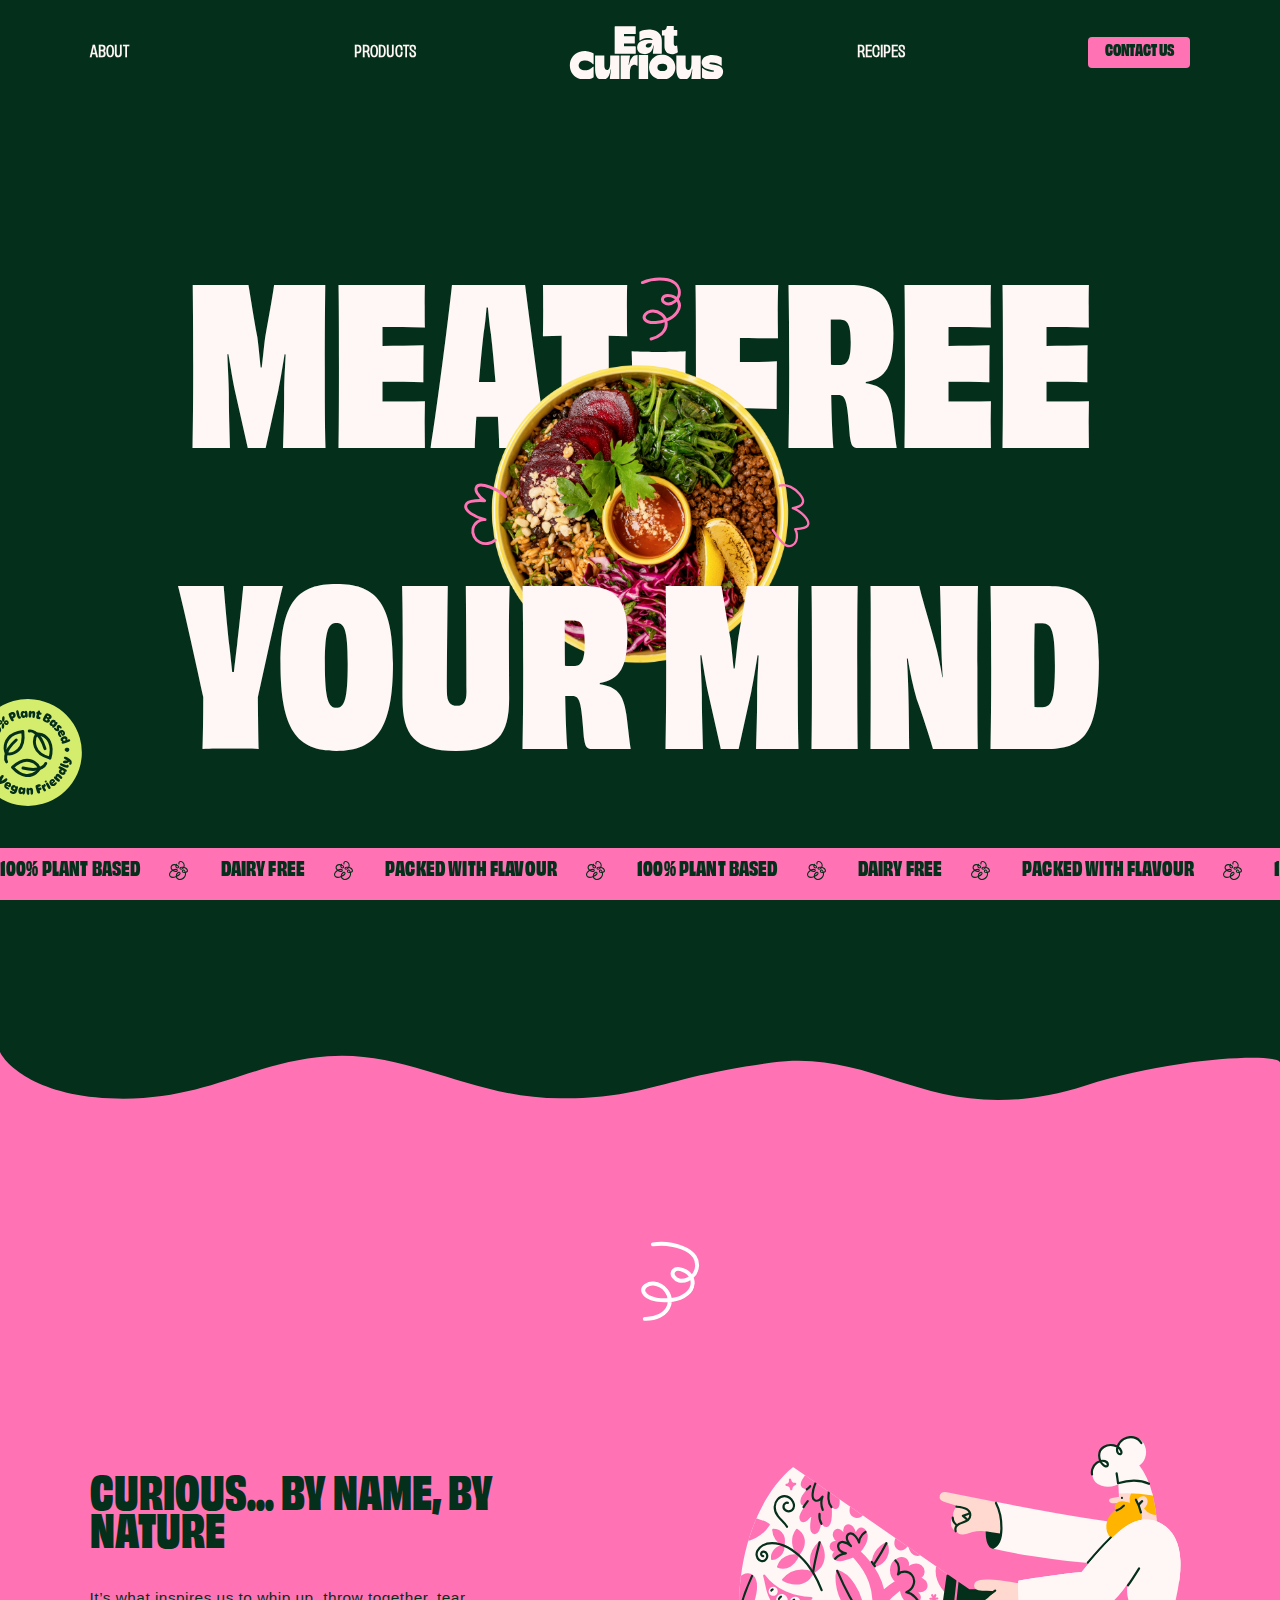
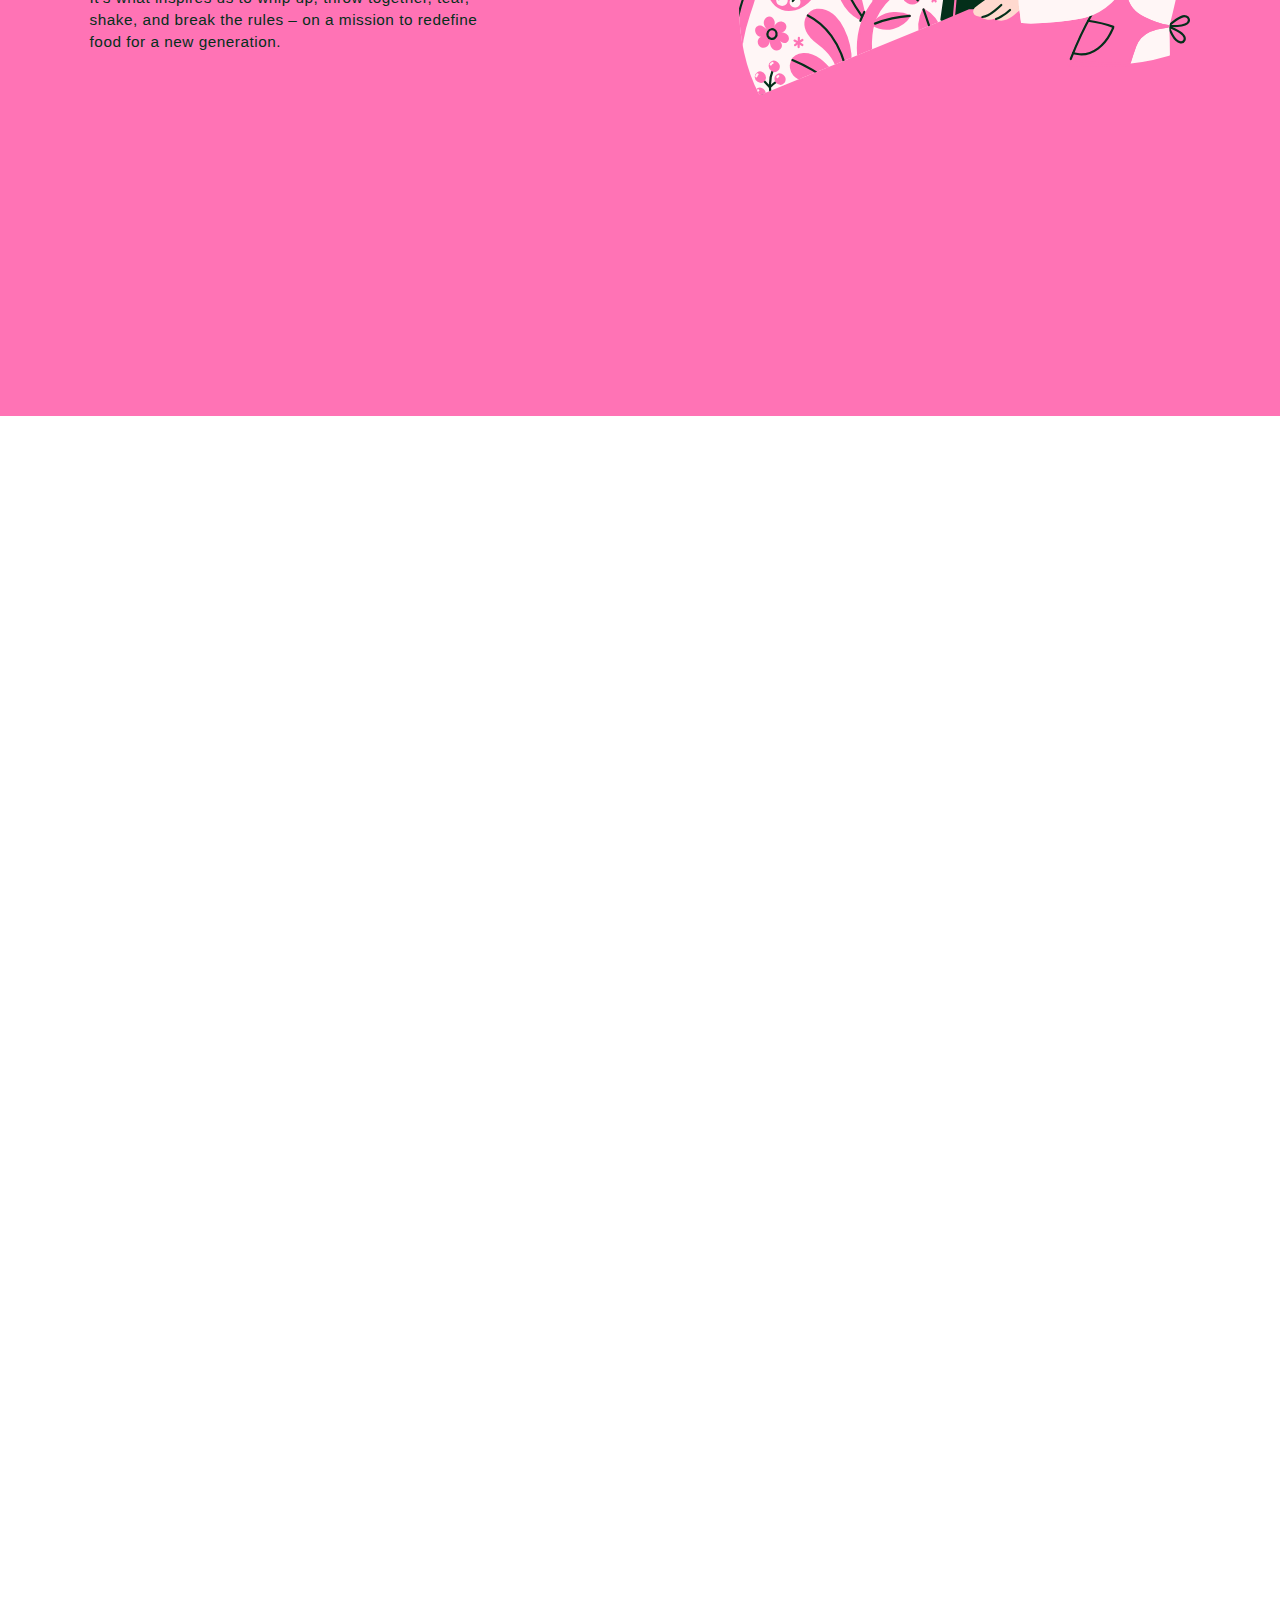
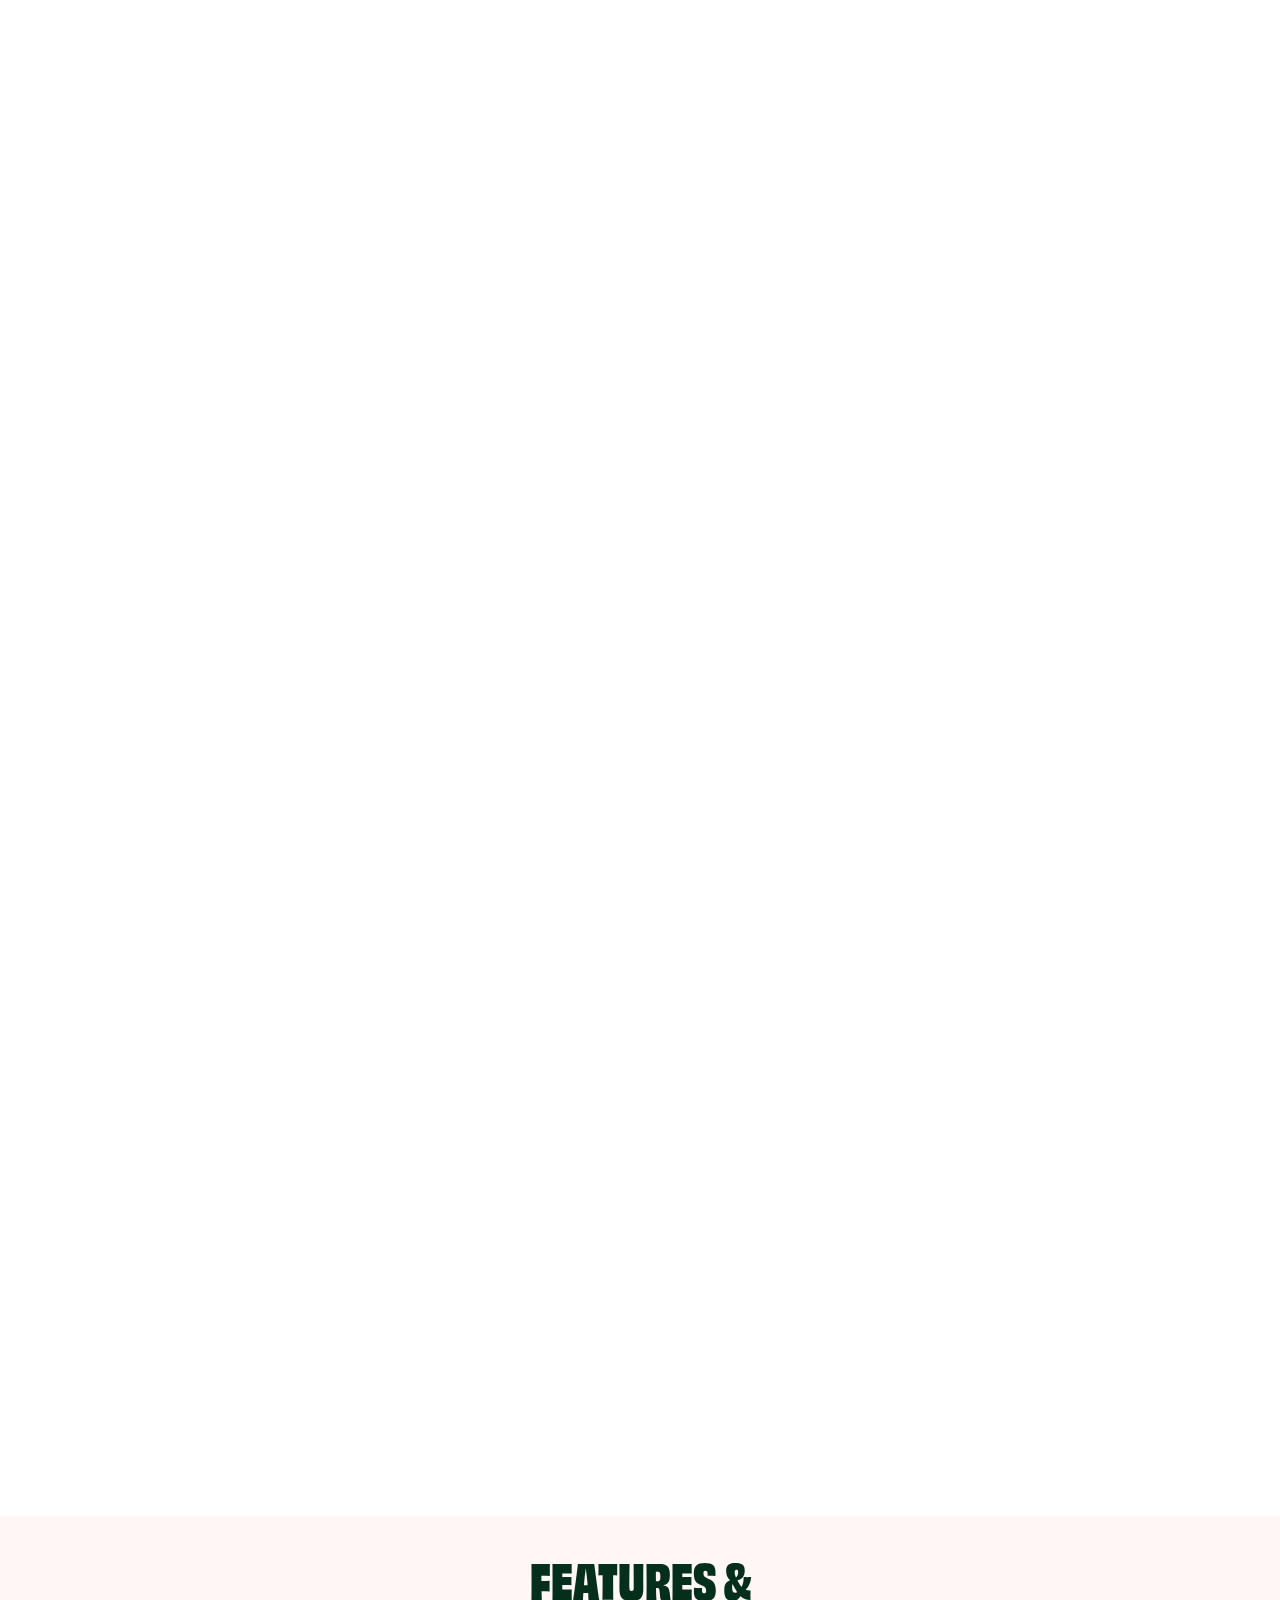
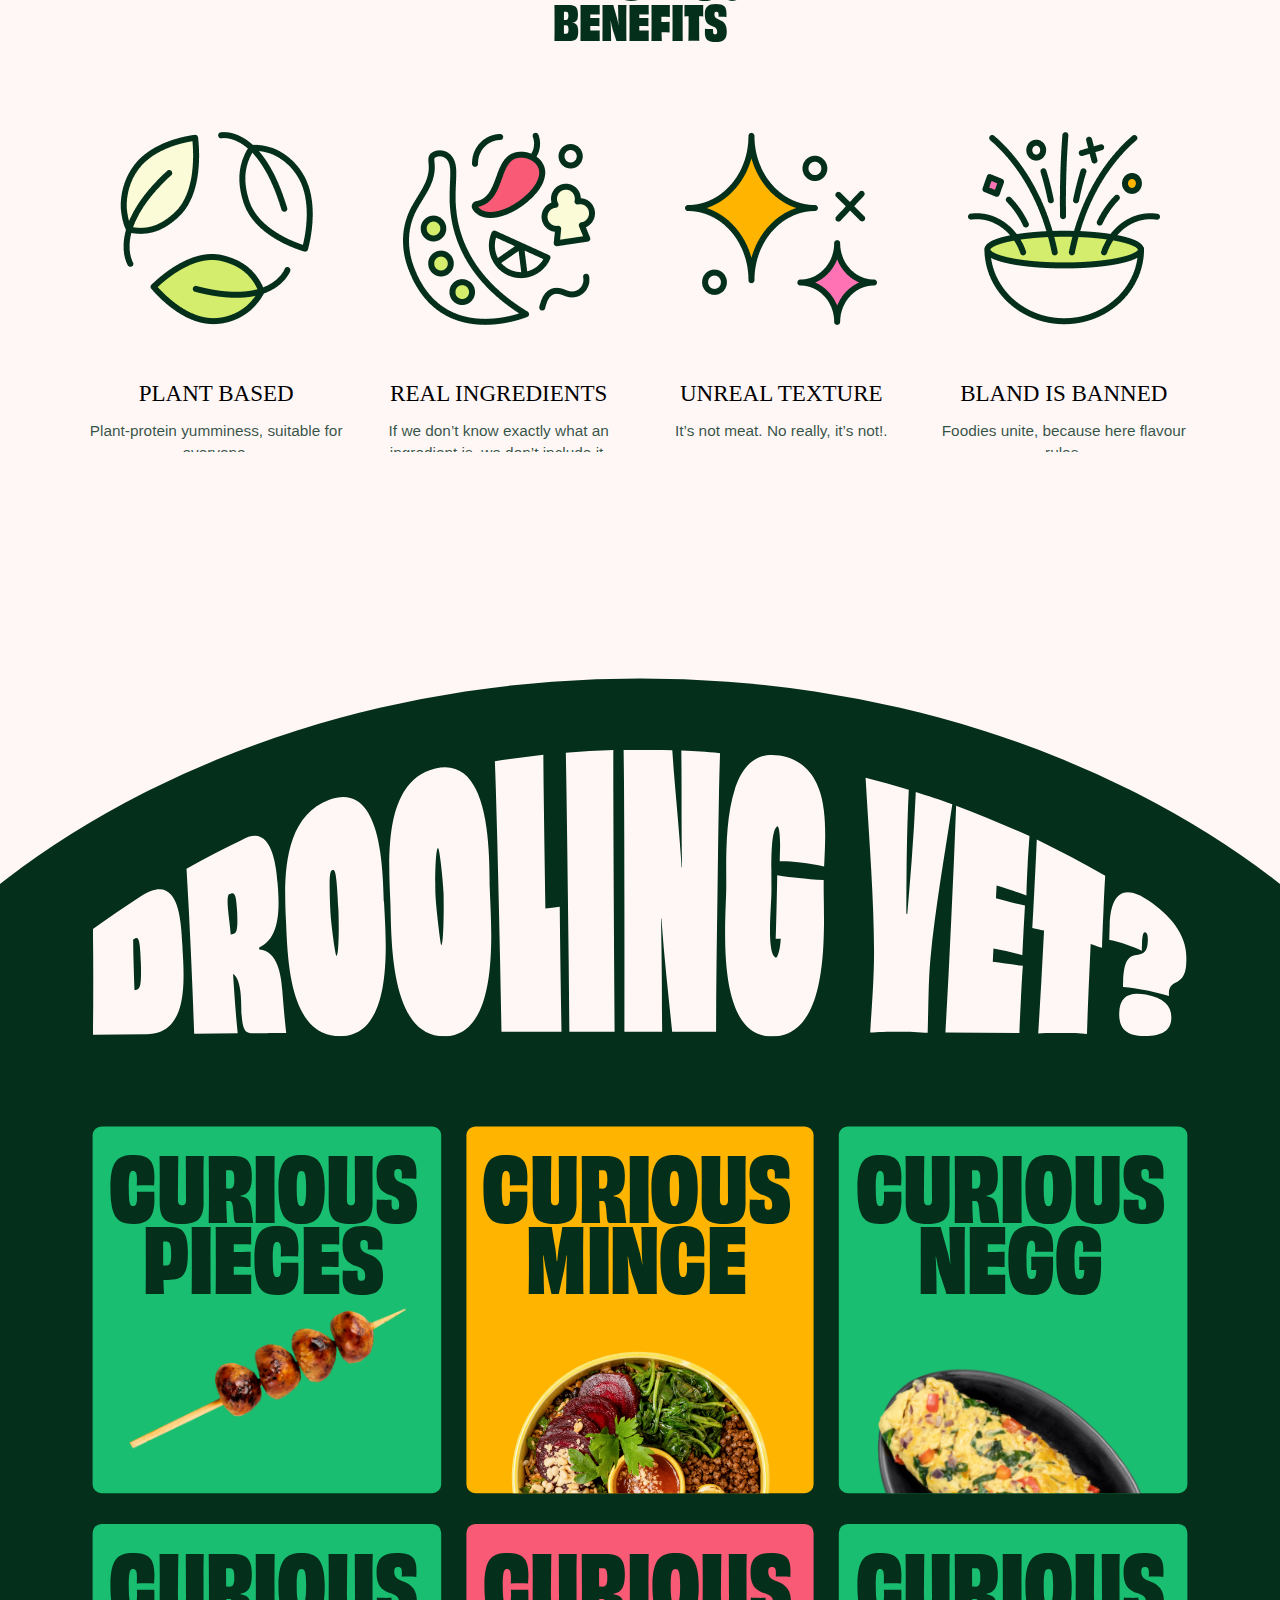
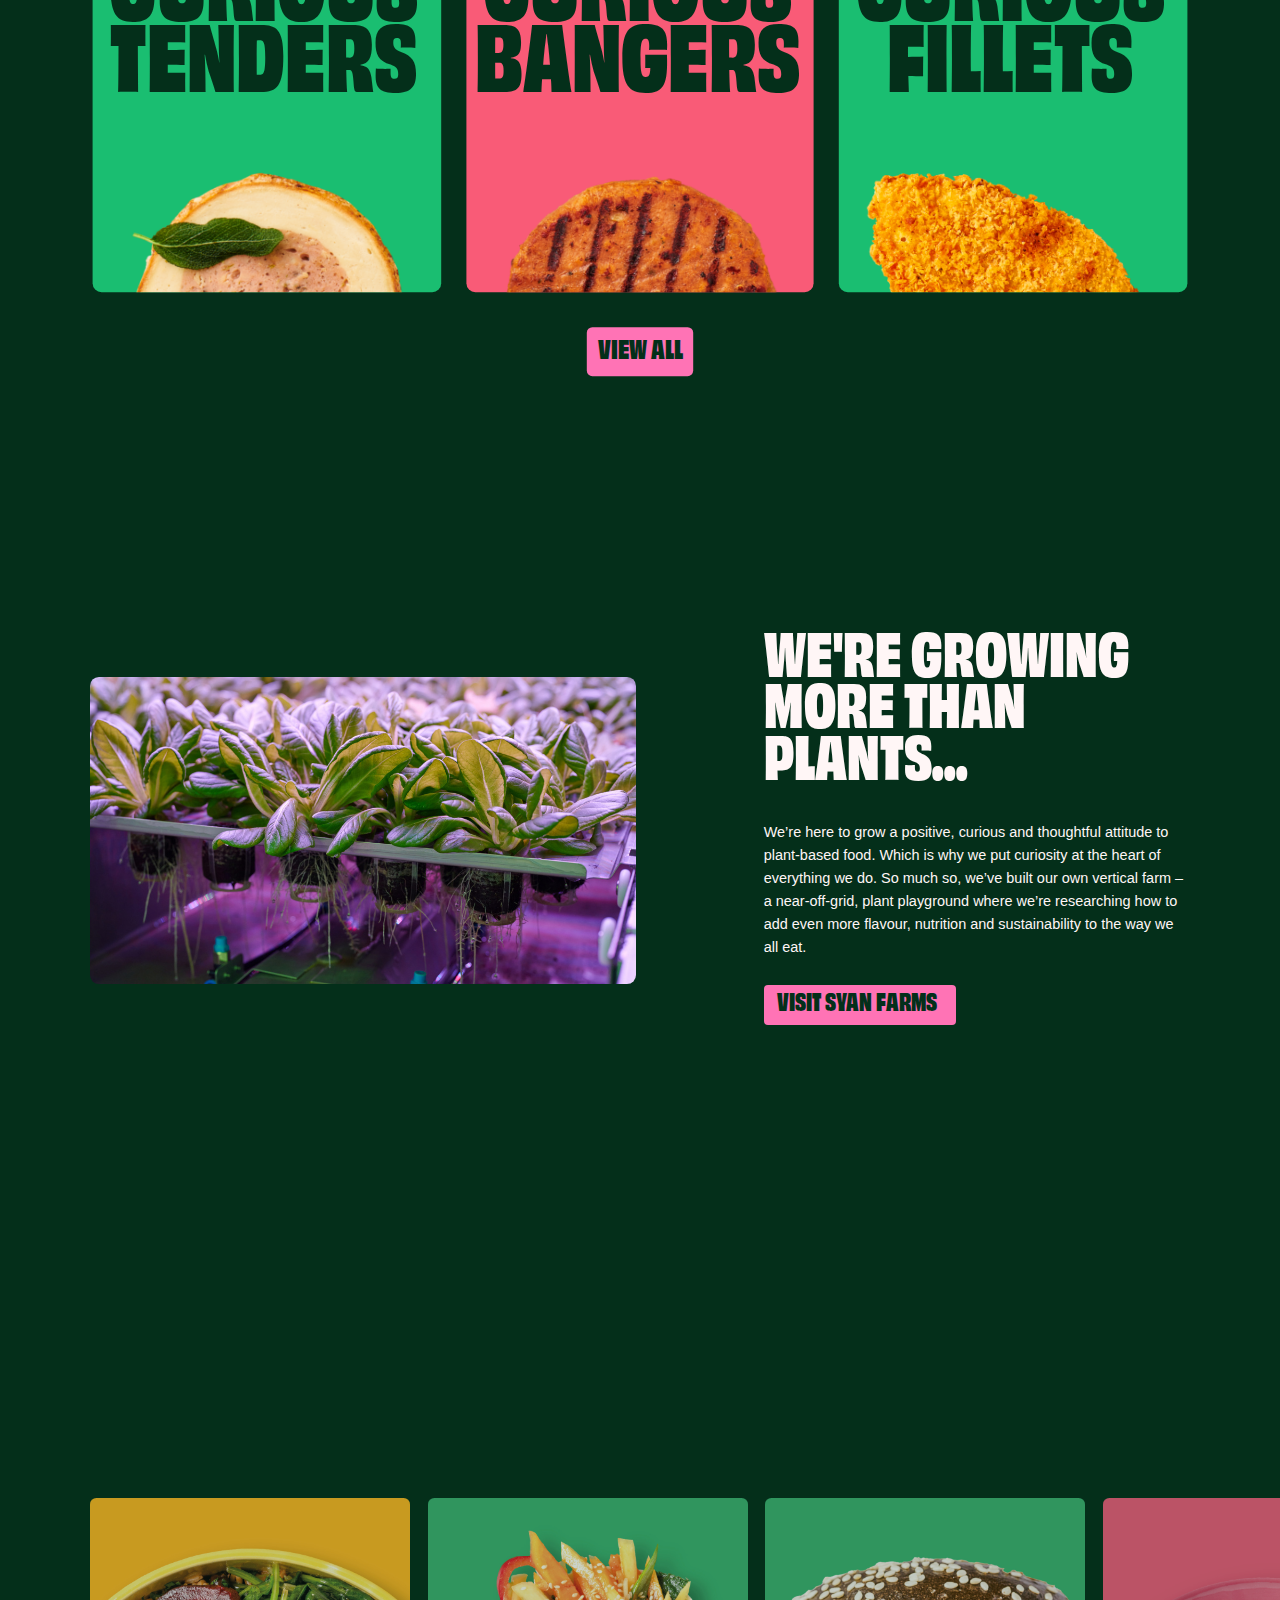
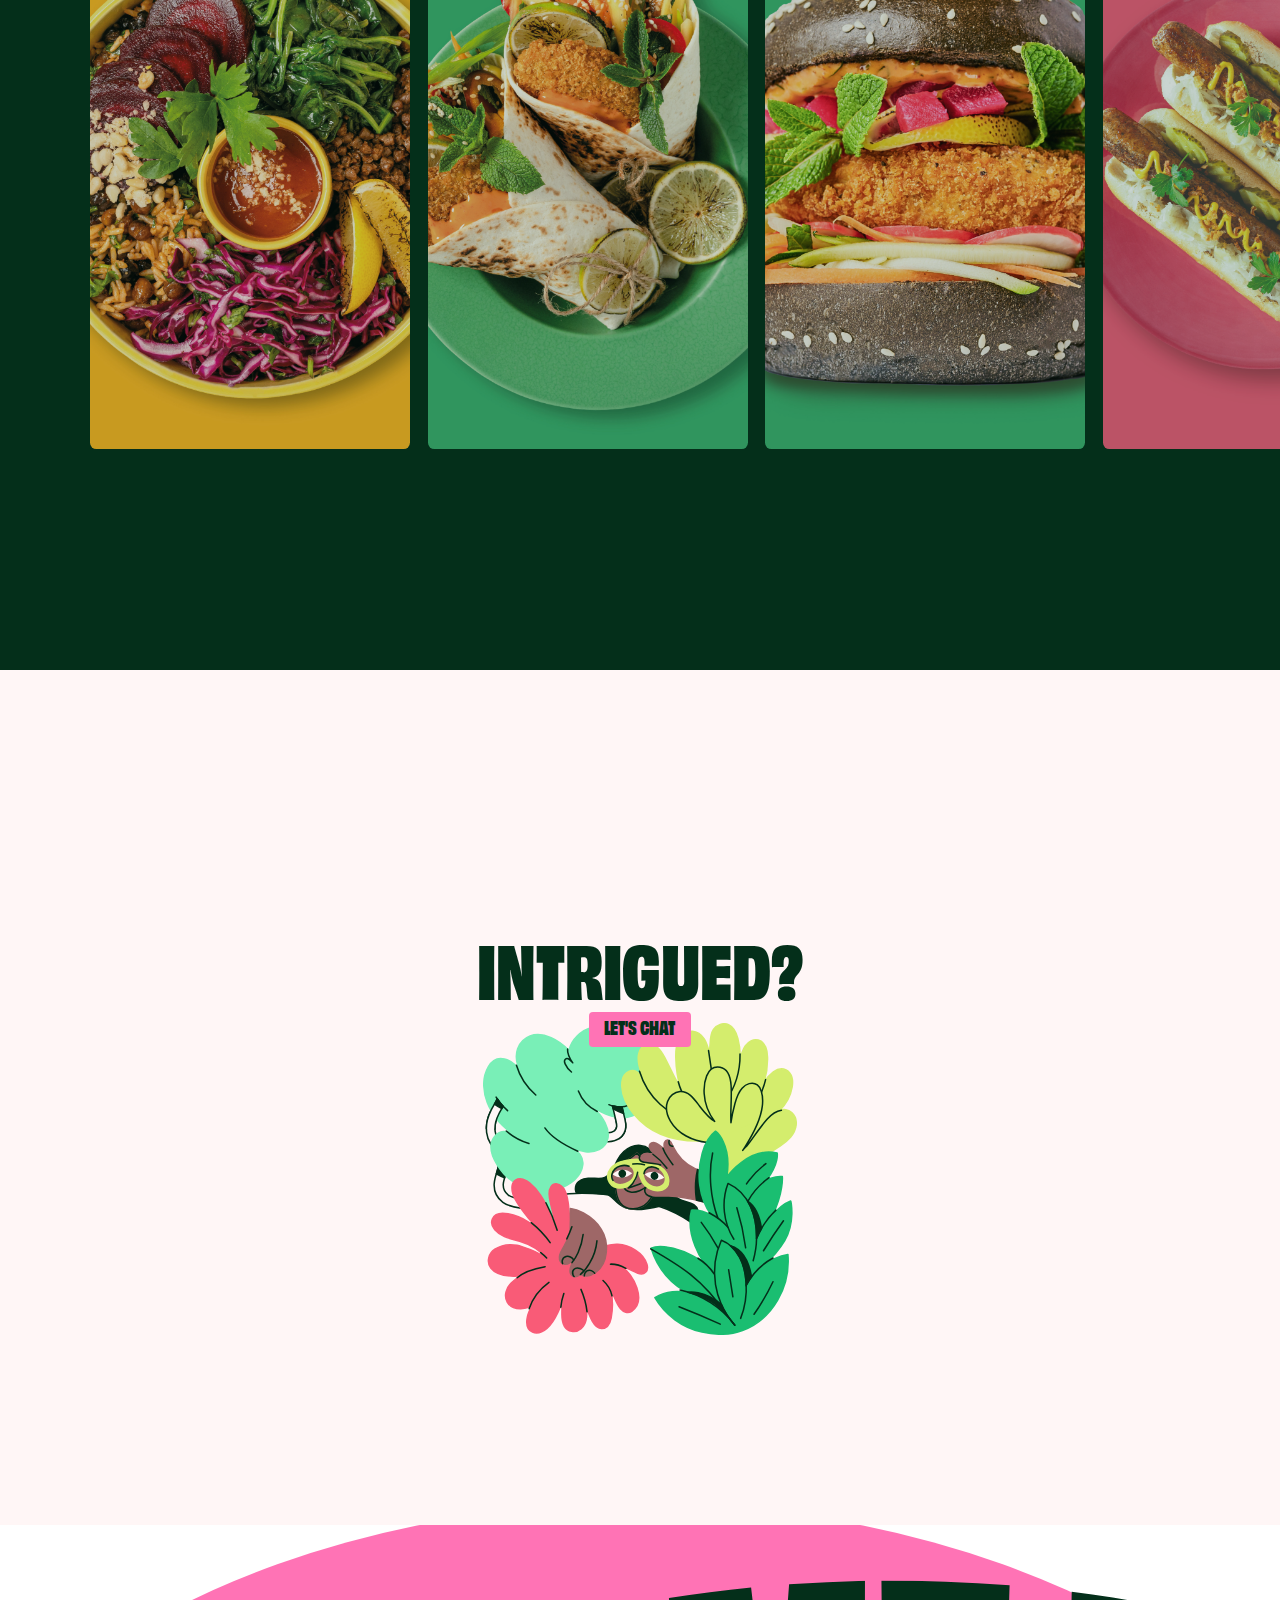
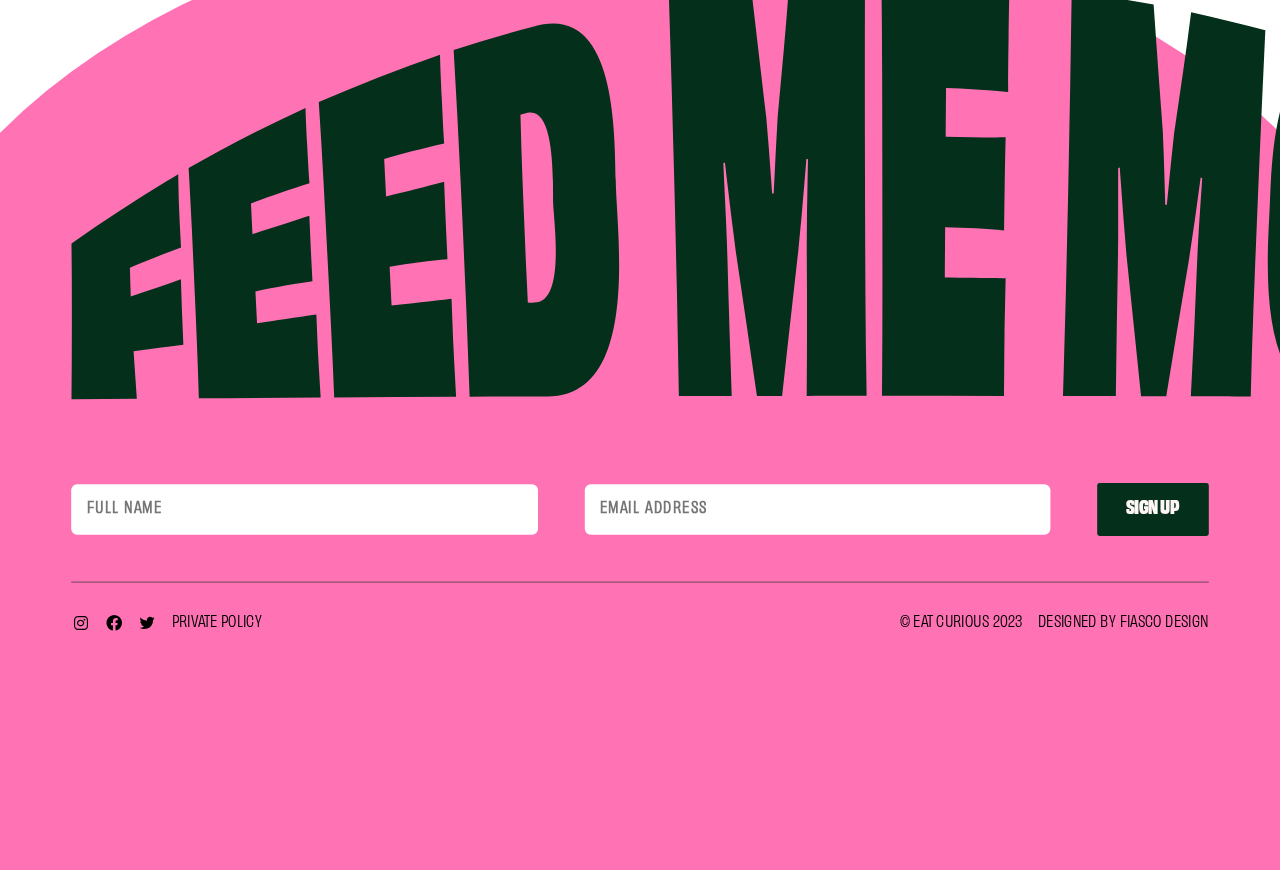
==== commit b1de74c1: "Update Site images" ====
--- a/index.html
+++ b/index.html
@@ -11,7 +11,7 @@
   <body>
     <div class="circle">
       <img
-        src="https://eat-curious.com/wp-content/themes/eat-curious/img/sticker.svg"
+        src="./assets/asset 80.svg"
         alt=""
       />
     </div>
@@ -116,7 +116,7 @@
            </h1>  <h1>Free
           </h1>
         </div>
-        <img src="https://eat-curious.com/wp-content/uploads/2023/07/Afro-Fusion-Spice-Bowl-473x473.png"  alt="" />
+        <img src="./assets/asset 0.png"  alt="" />
           <div class="heading-2 heading">
                 <h1>YOUR</h1> <h1>Mind</h1>  
              </div>
@@ -167,10 +167,10 @@
             <h1>CURIOUS... BY NAME, BY NATURE</h1>
             <p>It’s what inspires us to whip up, throw together, tear, shake, and break the rules – on a mission to redefine food for a new generation.</p>
           </div>
-        <img src="https://eat-curious.com/wp-content/uploads/2022/12/home-3.svg" alt="">
+        <img src="./assets/asset 27.svg" alt="">
       </div>
       <div class="page-3">
-        <img src="https://eat-curious.com/wp-content/uploads/2022/12/home-5.svg" alt="">
+        <img src="assets/asset 28.svg" alt="">
         <div>
           <img  src="data:image/svg+xml,%3Csvg width='115' height='112' viewBox='0 0 115 112' fill='none' xmlns='http://www.w3.org/2000/svg'%3E%3Cpath d='M100.67 62.1391C101.377 52.5103 99.8571 42.7448 96.3547 33.7521C94.4423 28.8447 92.5155 23.6397 89.1256 19.531C84.0057 13.3221 77.8201 15.8858 75.2787 23.1641C73.3597 28.6607 72.563 34.784 73.5795 40.5302C69.4913 34.4843 64.4857 29.0648 58.785 24.5084C56.6337 22.7869 54.1662 21.1174 51.4114 21.183C48.1803 21.2562 45.4031 23.8197 44.197 26.8168C42.9908 29.8139 43.0658 33.1661 43.3936 36.3831C44.2695 44.8788 46.8133 53.1998 50.8375 60.7341C45.9154 53.3052 34.9981 50.8658 27.1273 55.0456C19.2601 59.2295 15.1601 69.1912 17.2943 77.845C19.4285 86.4989 27.2973 93.2812 36.098 94.6689' stroke='%23FF73B5' stroke-width='2.85782' stroke-linecap='round' stroke-linejoin='round'/%3E%3C/svg%3E%0A" alt="">
           <h1>INSPIRING GOOD THROUGH TASTY GOODNESS</h1>
@@ -184,11 +184,11 @@
           <h1>POWERED BY POSITIVITY</h1>
           <p>We’re not crusading or going up against an industry. We’re for; for flavour, for fun, for what’s possible. </p>
         </div>
-        <img src="https://eat-curious.com/wp-content/uploads/2022/12/home-7.svg" alt="">
+        <img src="assets/asset 29.svg" alt="">
        
       </div>
       <div class="page-5">
-        <img src="https://eat-curious.com/wp-content/uploads/2022/12/home-4.svg" alt="">
+        <img src="assets/asset 30.svg" alt="">
         <div>
           <img  src="data:image/svg+xml,%3Csvg width='156' height='133' viewBox='0 0 156 133' fill='none' xmlns='http://www.w3.org/2000/svg'%3E%3Cpath d='M3.31565 58.0521C2.77985 75.8168 6.00388 93.687 12.7235 110.156C15.2947 116.448 18.6334 122.85 24.4006 126.476C33.1486 131.973 45.2345 129.229 53.054 122.5C60.8734 115.772 65.2253 105.927 68.5733 96.1882C77.6881 69.6997 81.1631 41.2903 78.7103 13.3775C78.2808 8.48454 75.3935 1.97366 70.6849 3.41895C68.0205 4.23919 66.8849 7.30237 66.1815 9.99308C61.389 28.4479 60.1907 47.8277 62.6731 66.7413C64.4103 79.9661 68.4932 93.8579 78.8363 102.322C83.0926 105.803 88.57 108.226 94.0273 107.506C98.9847 106.848 103.269 103.708 106.806 100.18C112.755 94.242 117.086 86.1069 117.961 77.5216C118.712 70.1026 116.603 56.809 109.4 52.5417C100.333 47.1784 100.05 68.2225 100.69 72.4278C101.88 80.2383 105.007 88.7926 110.334 94.788C120.525 106.255 138.159 110.434 152.412 104.751' stroke='%23D4ED6D' stroke-width='6' stroke-linecap='round' stroke-linejoin='round'/%3E%3C/svg%3E%0A" alt="">
           <h1>FLAVOURSOME FOOD FOR EVERYONE</h1>
@@ -202,22 +202,22 @@
         </br> BENEFITS</h1>
           <div class="item-container">
             <div class="item" id="item1">
-              <img src="https://eat-curious.com/wp-content/uploads/2022/12/home-9.png" alt="">
+              <img src="./assets/asset 31.png" alt="">
               <h2>PLANT BASED</h2>
                 <p>Plant-protein yumminess, suitable for everyone.</p>
             </div>
             <div class="item" id="item2">
-              <img src="https://eat-curious.com/wp-content/uploads/2022/12/home-11.png" alt="">
+              <img src="./assets/asset 32.png" alt="">
               <h2>REAL INGREDIENTS</h2>
              <p>If we don’t know exactly what an ingredient is, we don’t include it.</p> 
             </div>
             <div class="item" id="item3">
-              <img src="https://eat-curious.com/wp-content/uploads/2022/12/home-12.png" alt="">
+              <img src="./assets/asset 33.png" alt="">
               <h2>UNREAL TEXTURE</h2>
               <p>It’s not meat. No really, it’s not!.</p> 
             </div>
             <div class="item" id="item4">
-              <img src="https://eat-curious.com/wp-content/uploads/2022/12/home-10.png" alt="">
+              <img src="./assets/asset 34.png" alt="">
               <h2>BLAND IS BANNED</h2>
               <p>Foodies unite, because here flavour rules.</p> 
             </div>
@@ -259,10 +259,10 @@
                   </div>
                   <div class="track-content">
                     <div class="tile-track">
-                      <img src="https://eat-curious.com/wp-content/uploads/2023/02/pieces-5-e1689970787900-300x184.png" alt="">
+                      <img src="assets/asset 44.png" alt="">
                   </div>
                   <div class="tile-track">
-                    <img src="https://eat-curious.com/wp-content/uploads/2023/02/pieces-5-e1689970787900-300x184.png" alt="">
+                    <img src="assets/asset 44.png" alt="">
                 </div>
 
                   </div>
@@ -283,11 +283,11 @@
 
                   <div class="track-content">
                       <div class="tile-track2">
-                        <img src="https://eat-curious.com/wp-content/uploads/2023/02/mince-9-e1689971464732-300x300.png" alt=""> 
+                        <img src="./assets/asset 0.png" alt=""> 
                       </div>
                     <div class="tile-track2">
-                     <img src="https://eat-curious.com/wp-content/uploads/2023/02/mince-9-e1689971464732-300x300.png" alt="">
-                     <img src="https://eat-curious.com/wp-content/uploads/2023/02/mince-9-e1689971464732-300x300.png" alt="">
+                      <img src="./assets/asset 0.png" alt=""> 
+                      <img src="./assets/asset 0.png" alt=""> 
                     </div>
                     </div>
                    </div>
@@ -304,10 +304,10 @@
                   </div>
                     <div class="track-content">
                       <div class="tile-track3">
-                        <img src="https://eat-curious.com/wp-content/uploads/2023/07/negg-e1690228015512-300x275.png" alt="">
+                        <img src="./assets/asset 37.png" alt="">
                       </div>
                       <div class="tile-track3">
-                        <img src="https://eat-curious.com/wp-content/uploads/2023/07/negg-e1690228015512-300x275.png" alt="">
+                        <img src="./assets/asset 37.png" alt="">
                       </div>
                   </div>
                 </a>
@@ -324,10 +324,10 @@
                 </div>
                   <div class="track-content">
                     <div class="tile-track4">
-                      <img src="https://eat-curious.com/wp-content/uploads/2022/11/tenders-3-e1669377993231-300x298.png" alt="">
+                     <img src="./assets/asset 42.png" alt="">
                     </div>
                     <div class="tile-track4">
-                      <img src="https://eat-curious.com/wp-content/uploads/2022/11/tenders-3-e1669377993231-300x298.png" alt="">
+                     <img src="./assets/asset 42.png" alt="">
                     </div>
                 </div>
                  </a>
@@ -344,10 +344,10 @@
                 </div>
                   <div class="track-content">
                     <div class="tile-track5">
-                      <img src="https://eat-curious.com/wp-content/uploads/2022/11/bangers-2-e1668786923894-243x300.png" alt="">
+                      <img src="./assets/asset 41.png" alt="">
                     </div>
                     <div class="tile-track5">
-                      <img src="https://eat-curious.com/wp-content/uploads/2022/11/bangers-2-e1668786923894-243x300.png" alt="">
+                      <img src="./assets/asset 41.png" alt="">
                     </div>
                 </div>
                </a>
@@ -364,10 +364,10 @@
                 </div>
                   <div class="track-content">
                     <div class="tile-track6">
-                      <img src="https://eat-curious.com/wp-content/uploads/2022/11/fillets-3-300x297.png" alt="">
+                      <img src="./assets/asset 40.png" alt="">
                     </div>
                     <div class="tile-track6">
-                      <img src="https://eat-curious.com/wp-content/uploads/2022/11/fillets-3-300x297.png" alt="">
+                      <img src="./assets/asset 40.png" alt="">
                     </div>
                 </div>
                 </a>
@@ -417,7 +417,7 @@
           
       </div>
       <div class="frams">
-        <img src="https://eat-curious.com/wp-content/uploads/2023/07/home-54-1024x576.jpg" alt="">
+        <img src="./assets/asset 45.jpeg" alt="">
        <div class="text">
         <h1>WE'RE GROWING MORE THAN PLANTS...</h1>
         <p>We’re here to grow a positive, curious and thoughtful attitude to plant-based food. Which is why we put curiosity at the heart of everything we do. So much so, we’ve built our own vertical farm – a near-off-grid, plant playground where we’re researching how to add even more flavour, nutrition and sustainability to the way we all eat.</p>
@@ -452,22 +452,22 @@
            </div> 
         <div class="side-scroll-item" id="recipes">
           <div class="side-item">
-            <img src="https://eat-curious.com/wp-content/uploads/2023/07/afro-fusion-spice-bowl.jpg" alt="">
+            <img src="./assets/asset 46.jpeg" alt="">
           </div>
           <div class="side-item">
-            <img src="https://eat-curious.com/wp-content/uploads/2023/07/auto-draft-2.jpg" alt="">
+            <img src="./assets/asset 47.jpeg" alt="">
           </div>
           <div class="side-item">
-            <img src="https://eat-curious.com/wp-content/uploads/2023/07/auto-draft-3.jpg" alt="">
+            <img src="./assets/asset 48.jpeg" alt="">
           </div>
           <div class="side-item">
-            <img src="https://eat-curious.com/wp-content/uploads/2023/07/auto-draft-4.jpg" alt="">
+            <img src="./assets/asset 49.jpeg" alt="">
           </div>
           <div class="side-item">
-            <img src="https://eat-curious.com/wp-content/uploads/2023/07/auto-draft-5.jpg" alt="">
+            <img src="./assets/asset 50.jpeg" alt="">
           </div>
           <div class="side-item">
-            <img src="https://eat-curious.com/wp-content/uploads/2023/07/auto-draft-6.jpg" alt="">
+            <img src="./assets/asset 51.jpeg" alt="">
           </div>
         </div>
        
@@ -477,7 +477,7 @@
           <span class="blur-btn-track"><a href="./pages/contact.html">Let's Chat</a></span>
           <span class="blur-btn-track"><a href="./pages/contact.html">Let's Chat</a></span>
         </div>
-        <img src="https://eat-curious.com/wp-content/uploads/2022/12/home-6.svg" alt="">
+        <img src="./assets/asset 65.svg" alt="">
        </div>
        <div class="feed-container" id="contact">
         <div class="feed">
